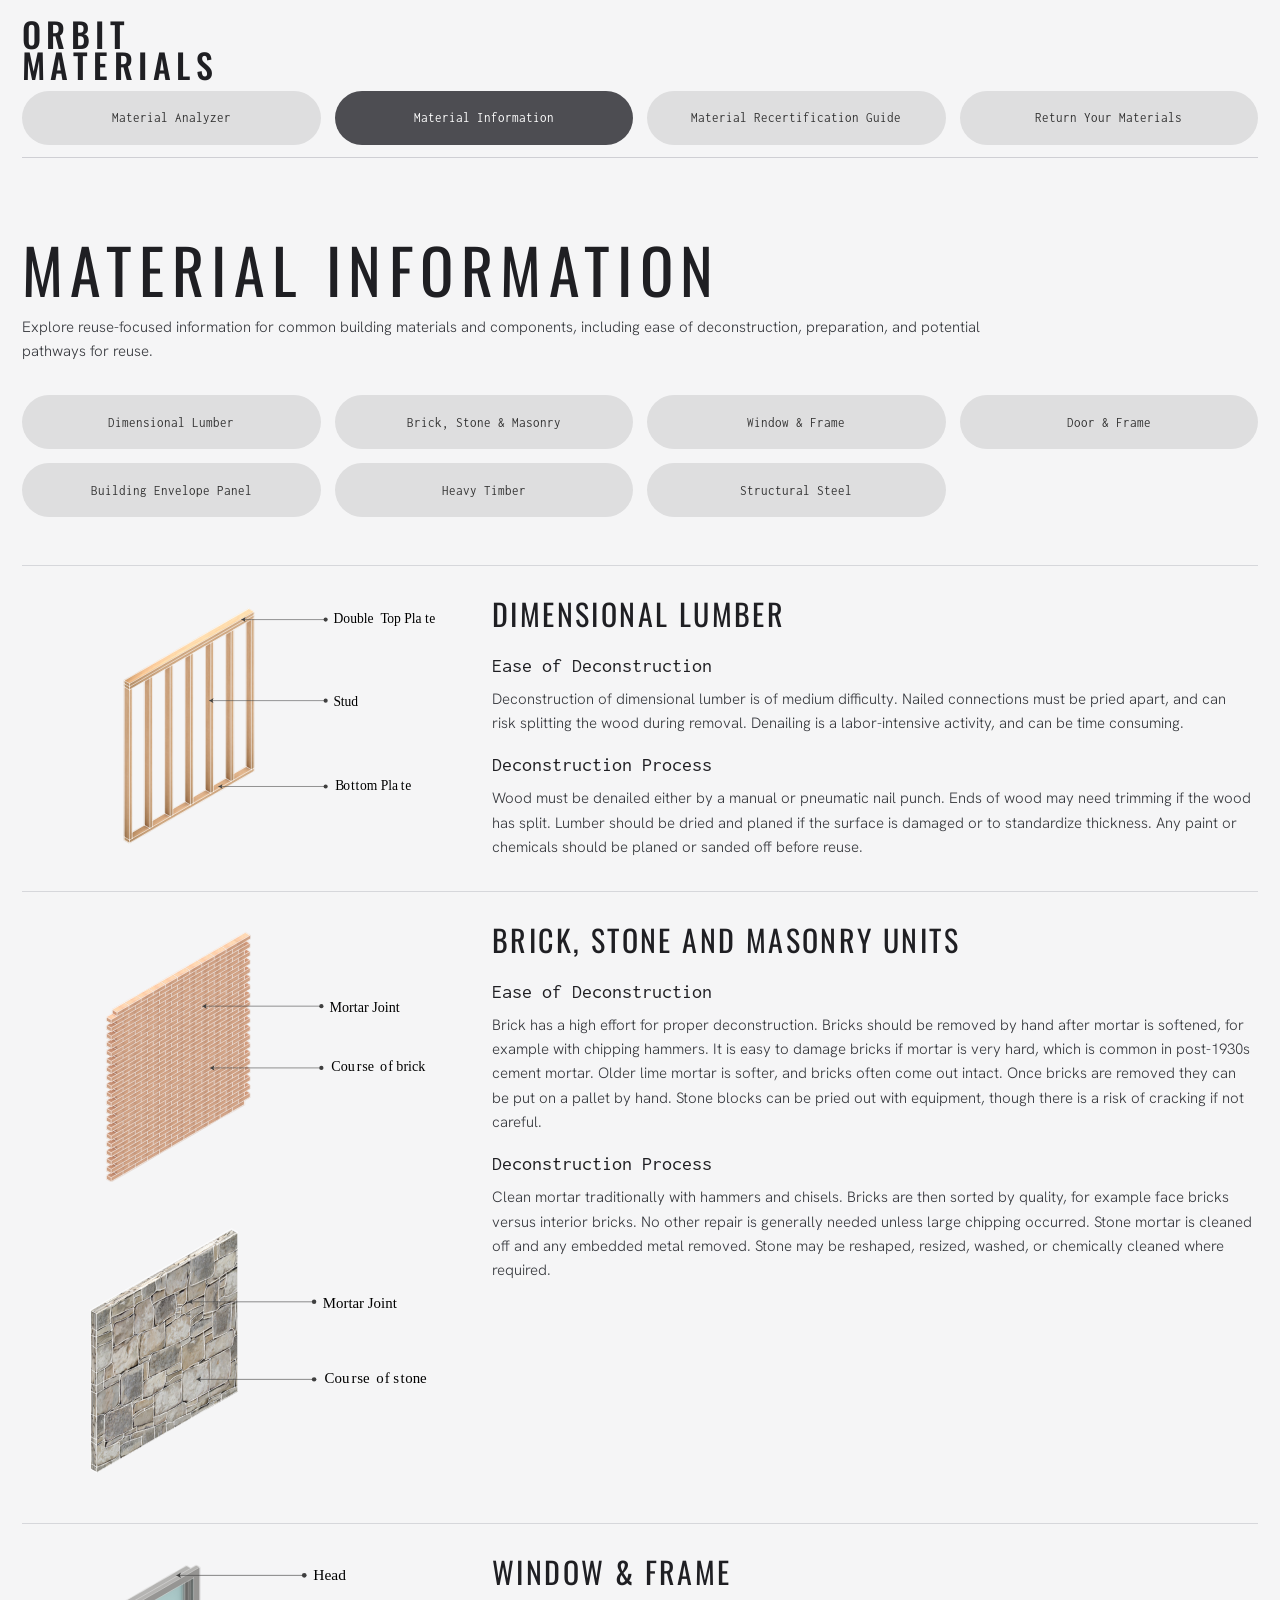
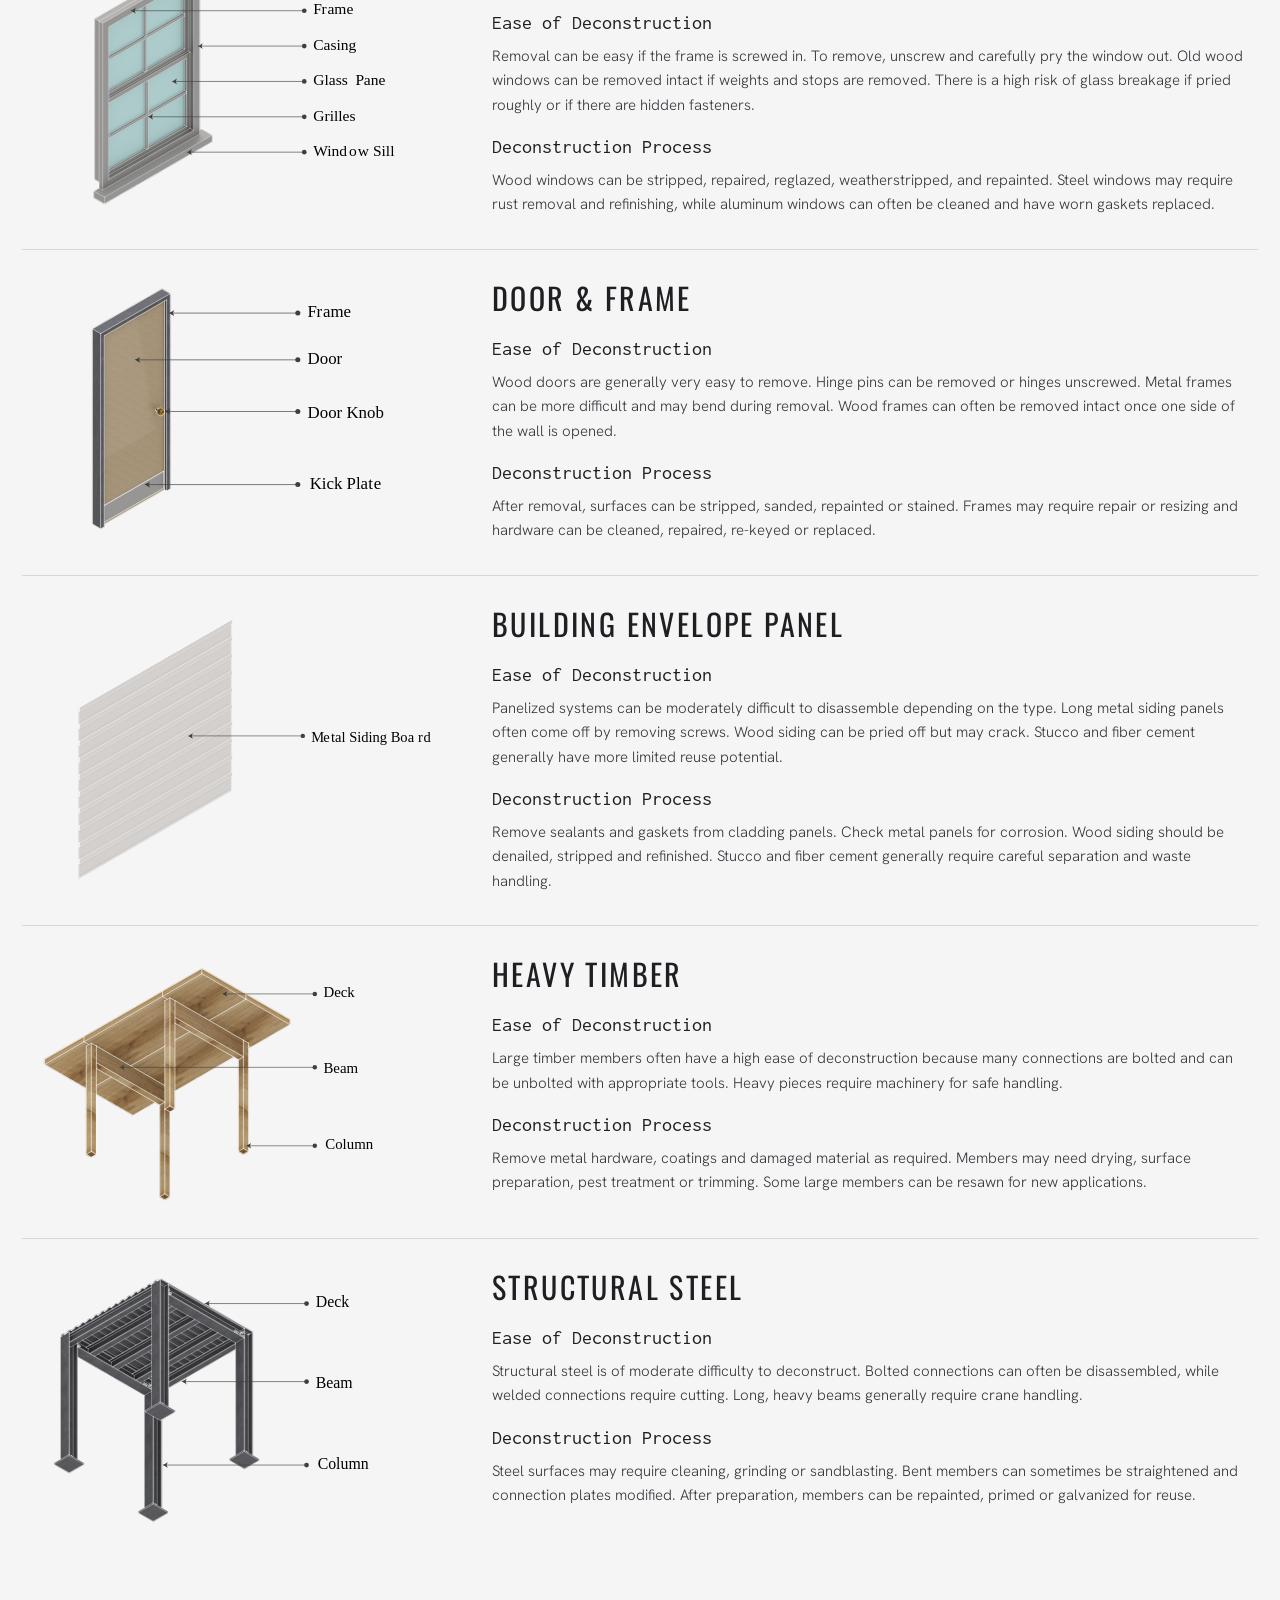
==== material-information.html @ 5d94a728 "Update material-information.html" ====
<!DOCTYPE html>
<html lang="en">

<head>
  <meta charset="UTF-8" />

  <meta
    name="viewport"
    content="width=device-width, initial-scale=1.0"
  />

  <title>Orbit Materials | Material Information</title>

  <link
    rel="stylesheet"
    href="style.css?v=13"
  />
</head>


<body>

  <main class="site-wrap">


    <!-- =====================================================
         HEADER
         ===================================================== -->

<header class="site-header">

  <div id="top" class="logo-text">
    ORBIT<br>
    MATERIALS
  </div>

  <nav class="nav-wrap">

    <a class="nav-pill" href="index.html">
      Material Analyzer
    </a>

    <a class="nav-pill active" href="material-information.html">
      Material Information
    </a>

    <a class="nav-pill" href="recertification.html">
      Material Recertification Guide
    </a>

    <a class="nav-pill" href="return-materials.html">
      Return Your Materials
    </a>

  </nav>

  <div class="divider"></div>

</header>


    <!-- =====================================================
         MATERIAL INFORMATION
         ===================================================== -->

    <section
      id="material-info"
      class="material-info-section"
    >

      <div class="hero-title material-section-title">
        MATERIAL INFORMATION
      </div>


      <div class="material-section-intro">
        Explore reuse-focused information for common building
        materials and components, including ease of deconstruction,
        preparation, and potential pathways for reuse.
      </div>


      <!-- MATERIAL SELECTOR -->

      <div class="material-info-selector">

        <a
          class="recert-selector-pill"
          href="#dimensional-lumber"
        >
          Dimensional Lumber
        </a>

        <a
          class="recert-selector-pill"
          href="#brick-stone-masonry"
        >
          Brick, Stone & Masonry
        </a>

        <a
          class="recert-selector-pill"
          href="#window-frame"
        >
          Window & Frame
        </a>

        <a
          class="recert-selector-pill"
          href="#door-frame"
        >
          Door & Frame
        </a>

        <a
          class="recert-selector-pill"
          href="#building-envelope-panel"
        >
          Building Envelope Panel
        </a>

        <a
          class="recert-selector-pill"
          href="#heavy-timber"
        >
          Heavy Timber
        </a>

        <a
          class="recert-selector-pill"
          href="#structural-steel"
        >
          Structural Steel
        </a>

      </div>


      <!-- DIMENSIONAL LUMBER -->

      <div
        id="dimensional-lumber"
        class="material-info-grid"
      >

        <div class="material-info-media">

          <img
            src="./assets/material_info/wood_material_info.svg"
            alt="Dimensional Lumber"
            class="material-diagram-img"
          >

        </div>


        <div class="material-info-copy">

          <div class="material-copy-title">
            Dimensional Lumber
          </div>


          <div class="material-copy-subtitle">
            Ease of Deconstruction
          </div>

          <div class="material-copy-body">
            Deconstruction of dimensional lumber is of medium difficulty.
            Nailed connections must be pried apart, and can risk splitting
            the wood during removal. Denailing is a labor-intensive activity,
            and can be time consuming.
          </div>


          <div class="material-copy-subtitle">
            Deconstruction Process
          </div>

          <div class="material-copy-body">
            Wood must be denailed either by a manual or pneumatic nail punch.
            Ends of wood may need trimming if the wood has split. Lumber should
            be dried and planed if the surface is damaged or to standardize
            thickness. Any paint or chemicals should be planed or sanded off
            before reuse.
          </div>

        </div>

      </div>


      <!-- BRICK / STONE / MASONRY -->

      <div
        id="brick-stone-masonry"
        class="material-info-grid"
      >

        <div class="material-info-media material-duo-grid">

          <img
            src="./assets/material_info/brick_material_info.svg"
            alt="Brick"
            class="material-diagram-img"
          >

          <img
            src="./assets/material_info/stone_material_info.svg"
            alt="Stone"
            class="material-diagram-img"
          >

        </div>


        <div class="material-info-copy">

          <div class="material-copy-title">
            Brick, Stone and Masonry Units
          </div>


          <div class="material-copy-subtitle">
            Ease of Deconstruction
          </div>

          <div class="material-copy-body">
            Brick has a high effort for proper deconstruction. Bricks should
            be removed by hand after mortar is softened, for example with
            chipping hammers. It is easy to damage bricks if mortar is very
            hard, which is common in post-1930s cement mortar. Older lime
            mortar is softer, and bricks often come out intact. Once bricks
            are removed they can be put on a pallet by hand. Stone blocks can
            be pried out with equipment, though there is a risk of cracking
            if not careful.
          </div>


          <div class="material-copy-subtitle">
            Deconstruction Process
          </div>

          <div class="material-copy-body">
            Clean mortar traditionally with hammers and chisels. Bricks are
            then sorted by quality, for example face bricks versus interior
            bricks. No other repair is generally needed unless large chipping
            occurred. Stone mortar is cleaned off and any embedded metal
            removed. Stone may be reshaped, resized, washed, or chemically
            cleaned where required.
          </div>

        </div>

      </div>


      <!-- WINDOW -->

      <div
        id="window-frame"
        class="material-info-grid"
      >

        <div class="material-info-media">

          <img
            src="./assets/material_info/window_material_info.svg"
            alt="Window and Frame"
            class="material-diagram-img"
          >

        </div>


        <div class="material-info-copy">

          <div class="material-copy-title">
            Window &amp; Frame
          </div>


          <div class="material-copy-subtitle">
            Ease of Deconstruction
          </div>

          <div class="material-copy-body">
            Removal can be easy if the frame is screwed in. To remove,
            unscrew and carefully pry the window out. Old wood windows can
            be removed intact if weights and stops are removed. There is a
            high risk of glass breakage if pried roughly or if there are
            hidden fasteners.
          </div>


          <div class="material-copy-subtitle">
            Deconstruction Process
          </div>

          <div class="material-copy-body">
            Wood windows can be stripped, repaired, reglazed,
            weatherstripped, and repainted. Steel windows may require
            rust removal and refinishing, while aluminum windows can
            often be cleaned and have worn gaskets replaced.
          </div>

        </div>

      </div>


      <!-- DOOR -->

      <div
        id="door-frame"
        class="material-info-grid"
      >

        <div class="material-info-media">

          <img
            src="./assets/material_info/door_material_info.svg"
            alt="Door and Frame"
            class="material-diagram-img"
          >

        </div>


        <div class="material-info-copy">

          <div class="material-copy-title">
            Door &amp; Frame
          </div>


          <div class="material-copy-subtitle">
            Ease of Deconstruction
          </div>

          <div class="material-copy-body">
            Wood doors are generally very easy to remove. Hinge pins
            can be removed or hinges unscrewed. Metal frames can be
            more difficult and may bend during removal. Wood frames
            can often be removed intact once one side of the wall is opened.
          </div>


          <div class="material-copy-subtitle">
            Deconstruction Process
          </div>

          <div class="material-copy-body">
            After removal, surfaces can be stripped, sanded, repainted
            or stained. Frames may require repair or resizing and hardware
            can be cleaned, repaired, re-keyed or replaced.
          </div>

        </div>

      </div>


      <!-- BUILDING ENVELOPE PANEL -->

      <div
        id="building-envelope-panel"
        class="material-info-grid"
      >

        <div class="material-info-media">

          <img
            src="./assets/material_info/siding_material_info.svg"
            alt="Building Envelope Panel"
            class="material-diagram-img"
          >

        </div>


        <div class="material-info-copy">

          <div class="material-copy-title">
            Building Envelope Panel
          </div>


          <div class="material-copy-subtitle">
            Ease of Deconstruction
          </div>

          <div class="material-copy-body">
            Panelized systems can be moderately difficult to disassemble
            depending on the type. Long metal siding panels often come off
            by removing screws. Wood siding can be pried off but may crack.
            Stucco and fiber cement generally have more limited reuse potential.
          </div>


          <div class="material-copy-subtitle">
            Deconstruction Process
          </div>

          <div class="material-copy-body">
            Remove sealants and gaskets from cladding panels.
            Check metal panels for corrosion. Wood siding should
            be denailed, stripped and refinished. Stucco and fiber
            cement generally require careful separation and waste handling.
          </div>

        </div>

      </div>


      <!-- HEAVY TIMBER -->

      <div
        id="heavy-timber"
        class="material-info-grid"
      >

        <div class="material-info-media">

          <img
            src="./assets/material_info/mass_timber_material_info.svg"
            alt="Heavy Timber"
            class="material-diagram-img"
          >

        </div>


        <div class="material-info-copy">

          <div class="material-copy-title">
            Heavy Timber
          </div>


          <div class="material-copy-subtitle">
            Ease of Deconstruction
          </div>

          <div class="material-copy-body">
            Large timber members often have a high ease of deconstruction
            because many connections are bolted and can be unbolted with
            appropriate tools. Heavy pieces require machinery for safe handling.
          </div>


          <div class="material-copy-subtitle">
            Deconstruction Process
          </div>

          <div class="material-copy-body">
            Remove metal hardware, coatings and damaged material as required.
            Members may need drying, surface preparation, pest treatment or
            trimming. Some large members can be resawn for new applications.
          </div>

        </div>

      </div>


      <!-- STRUCTURAL STEEL -->

      <div
        id="structural-steel"
        class="material-info-grid"
      >

        <div class="material-info-media">

          <img
            src="./assets/material_info/steel_material_info.svg"
            alt="Structural Steel"
            class="material-diagram-img"
          >

        </div>


        <div class="material-info-copy">

          <div class="material-copy-title">
            Structural Steel
          </div>


          <div class="material-copy-subtitle">
            Ease of Deconstruction
          </div>

          <div class="material-copy-body">
            Structural steel is of moderate difficulty to deconstruct.
            Bolted connections can often be disassembled, while welded
            connections require cutting. Long, heavy beams generally
            require crane handling.
          </div>


          <div class="material-copy-subtitle">
            Deconstruction Process
          </div>

          <div class="material-copy-body">
            Steel surfaces may require cleaning, grinding or sandblasting.
            Bent members can sometimes be straightened and connection plates
            modified. After preparation, members can be repainted, primed
            or galvanized for reuse.
          </div>

        </div>

      </div>


    </section>


  </main>

</body>

</html>
---- style.css ----
@import url('https://fonts.googleapis.com/css2?family=Oswald:wght@400;500;600&family=Inconsolata:wght@400;500;600&family=Hanken+Grotesk:wght@300;400;500;600&display=swap');


/* =========================================================
   GLOBAL DESIGN VARIABLES

   CHANGE THESE VALUES FIRST if you want to adjust the
   typography or sizing across the entire website.
   ========================================================= */

:root {

  /* ---------- COLOURS ---------- */

  --bg: #f5f5f6;
  --panel: #ffffff;

  --text: #1f1f23;
  --body-text: #35373c;
  --muted: #5f6368;

  --line: #d6d7db;

  --pill-dark: #4d4d52;
  --pill-light: #dededf;

  --viewer: #d8d8dc;

  --shadow: 0 6px 18px rgba(0,0,0,0.05);


  /* ---------- TYPEFACES ---------- */

  --font-display: 'Oswald', sans-serif;
  --font-mono: 'Inconsolata', monospace;
  --font-body: 'Hanken Grotesk', sans-serif;


  /* =====================================================
     TYPOGRAPHY SCALE

     THESE ARE THE MAIN VARIABLES YOU CAN EDIT YOURSELF.
     ===================================================== */

  /* Main page titles:
     Identify Reusable Materials...
     Material Information
     Material Recertification Guide
     Return Your Materials */
  --font-page-title: 62px;

  /* Major material names such as
     Brick, Stone and Masonry Units */
  --font-material-title: 30px;

  /* Detected Components,
     Circularity Recommendations, etc. */
  --font-section-heading: 20px;

  /* Ease of Deconstruction,
     Deconstruction Process */
  --font-subheading: 20px;

  /* Large introductory sentence */
  --font-intro: 20px;

  /* Standard body copy */
  --font-body-size: 15px;

  /* Smaller explanatory copy */
  --font-small: 15px;

  /* Buttons / labels / component names */
  --font-label: 13px;

  /* Small captions */
  --font-caption: 13px;


  /* ---------- LINE HEIGHT ---------- */

  --line-page-title: 1.02;
  --line-body: 1.62;


  /* ---------- SPACING ---------- */

  --page-section-gap: 80px;
  --content-gap: 35px;


  /* ---------- ANALYZER ---------- */

  /* Change this if you want the upload window taller/shorter */
  --analyzer-height: 360px;
}


/* =========================================================
   BASE
   ========================================================= */

html {
  scroll-behavior: smooth;
}

body {
  margin: 0;

  background: var(--bg);
  color: var(--text);

  font-family: var(--font-body);
}

.site-wrap {
  max-width: 1680px;

  margin: 0 auto;

  padding: 14px 22px 60px;
}


/* =========================================================
   STICKY HEADER
   ========================================================= */

.site-header {
  position: sticky;
  top: 0;
  z-index: 100;

  background: var(--bg);

  padding-top: 4px;
}


/* =========================================================
   LOGO + NAVIGATION
   ========================================================= */

.logo-text {
  font-family: var(--font-display);

  letter-spacing: 0.16em;
  text-transform: uppercase;

  font-size: 34px;
  line-height: 0.92;
  font-weight: 500;

  margin-bottom: 6px;
}

.nav-wrap {
  display: grid;

  grid-template-columns: repeat(4, 1fr);

  gap: 14px;

  margin: 10px 0 12px;
}

.nav-pill {
  min-height: 42px;

  padding: 6px 14px;

  display: flex;

  align-items: center;
  justify-content: center;

  background: var(--pill-light);

  border-radius: 999px;

  color: #333;

  font-family: var(--font-mono);
  font-size: var(--font-label);

  text-align: center;
  text-decoration: none;
}

.nav-pill.active {
  background: var(--pill-dark);
  color: #ffffff;
}

.divider {
  border-top: 1px solid #cfcfd4;

  margin: 10px 0 14px;
}


/* =========================================================
   UNIVERSAL PAGE TITLES
   ========================================================= */

.hero-title,
.material-section-title,
.return-section-title {
  max-width: 1420px;

  margin-top: 8px;
  margin-bottom: 14px;

  font-family: var(--font-display);

  font-size: var(--font-page-title);
  line-height: var(--line-page-title);

  font-weight: 400;

  text-transform: uppercase;

  letter-spacing: 0.12em;
}

.hero-title span {
  display: block;
}


/* =========================================================
   INTRO / GENERAL TEXT
   ========================================================= */

.hero-body {
  max-width: 980px;

  margin-bottom: 18px;

  font-size: var(--font-intro);
  line-height: 1.45;

  font-weight: 300;
}

.section-subtitle {
  margin: 22px 0 8px;

  font-family: var(--font-mono);

  font-size: var(--font-subheading);
}

.section-body {
  max-width: 860px;

  margin-bottom: 14px;

  color: var(--body-text);

  font-size: var(--font-body-size);
  line-height: var(--line-body);

  font-weight: 300;
}

.muted {
  color: var(--muted);

  font-size: var(--font-small);

  font-weight: 300;
}


/* =========================================================
   ANALYZER
   ========================================================= */

.analyzer-grid {
  display: grid;

  grid-template-columns:
    minmax(0, 1.1fr)
    minmax(0, 1fr);

  gap: var(--content-gap);

  align-items: start;

  margin-top: 22px;
}

.analyzer-left,
.analyzer-right {
  min-width: 0;
}

.components-panel {
  margin-top: 0;
}

.recommendations-panel {
  margin-top: 30px;
}

.components-panel h3,
.recommendations-panel h3 {
  margin: 0 0 12px;

  font-family: var(--font-mono);

  font-size: var(--font-section-heading);
  font-weight: 500;
}


/* =========================================================
   UPLOAD / IMAGE VIEWER
   ========================================================= */

.upload-box {
  width: 100%;
  height: var(--analyzer-height);

  box-sizing: border-box;

  padding: 18px;

  display: flex;

  align-items: center;
  justify-content: center;

  position: relative;

  overflow: hidden;

  background: var(--viewer);

  border-radius: 22px;

  box-shadow: var(--shadow);

  cursor: pointer;
}

.upload-box input {
  display: none;
}

.upload-placeholder {
  padding: 30px;

  text-align: center;
}

.upload-title {
  margin-bottom: 7px;

  font-family: var(--font-mono);

  font-size: 18px;
}

.upload-subtitle {
  color: var(--muted);

  font-size: var(--font-small);
}

.image-preview {
  display: none;

  max-width: 100%;
  max-height: 100%;

  width: auto;
  height: auto;

  object-fit: contain;
  object-position: center;

  border-radius: 8px;
}

#segmentation-overlay {
  display: none;

  position: absolute;

  z-index: 2;

  pointer-events: none;

  border-radius: 8px;
}


/* =========================================================
   ANALYZER BUTTONS
   ========================================================= */

.button-row {
  width: 100%;

  margin-top: 16px;
  margin-bottom: 18px;

  display: flex;

  align-items: center;
  justify-content: center;

  gap: 12px;
}

.action-btn,
.secondary-btn {
  min-height: 40px;

  padding: 7px 18px;

  border: none;
  border-radius: 999px;

  font-family: var(--font-mono);
  font-size: var(--font-label);

  cursor: pointer;
}

.action-btn {
  background: var(--pill-dark);
  color: white;
}

.secondary-btn {
  background: var(--pill-light);
  color: #333;
}


/* =========================================================
   DETECTED COMPONENTS
   ========================================================= */

.component-grid {
  display: grid;

  grid-template-columns:
    repeat(3, minmax(0, 1fr));

  gap: 20px 18px;

  margin-top: 16px;
}

.component-card {
  min-width: 0;

  padding: 0;

  display: flex;

  flex-direction: column;

  align-items: center;

  background: transparent;

  color: inherit;

  text-decoration: none;
}

.component-image-wrap {
  width: 100%;
  height: 125px;

  margin-bottom: 7px;

  display: flex;

  align-items: center;
  justify-content: center;
}

.component-image {
  display: block;

  max-width: 135px;
  max-height: 125px;

  width: auto;
  height: auto;

  object-fit: contain;

  transition: transform 0.18s ease;
}

.component-label {
  display: flex;

  align-items: center;
  justify-content: center;

  gap: 7px;

  font-family: var(--font-mono);

  font-size: var(--font-label);

  text-align: center;
}

.component-swatch {
  width: 11px;
  height: 11px;

  flex: 0 0 11px;

  border-radius: 3px;

  border: 1px solid rgba(0,0,0,0.12);
}

.component-card-link:hover .component-image {
  transform: scale(1.05);
}

.component-card-link:hover .component-label {
  text-decoration: underline;
}


/* =========================================================
   LIKELY HIDDEN COMPONENTS
   ========================================================= */

.hidden-components {
  margin-top: 28px;

  padding-top: 20px;

  border-top: 1px solid var(--line);
}

.hidden-components-title {
  margin-bottom: 7px;

  font-family: var(--font-mono);

  font-size: var(--font-section-heading);
}

.hidden-components-copy {
  max-width: 520px;

  margin-bottom: 14px;

  color: var(--muted);

  font-size: var(--font-small);
  line-height: 1.55;

  font-weight: 300;
}

.hidden-component-card {
  width: 150px;

  display: flex;

  flex-direction: column;

  align-items: center;

  gap: 6px;

  color: inherit;

  font-family: var(--font-mono);
  font-size: var(--font-label);

  text-align: center;
  text-decoration: none;
}

.hidden-component-image {
  width: 125px;
  height: 125px;

  object-fit: contain;

  transition: transform 0.18s ease;
}

.hidden-component-card:hover .hidden-component-image {
  transform: scale(1.05);
}

.hidden-component-card:hover {
  text-decoration: underline;
}


/* =========================================================
   CIRCULARITY RECOMMENDATIONS
   ========================================================= */

.recommendations-list {
  margin-top: 14px;

  display: flex;

  flex-direction: column;

  gap: 11px;
}

.recommendation-card {
  padding: 13px 15px;

  background: rgba(255,255,255,0.72);

  border: 1px solid rgba(0,0,0,0.05);
  border-radius: 16px;
}

.recommendation-header {
  margin-bottom: 7px;

  display: flex;

  justify-content: space-between;
  align-items: center;

  gap: 16px;
}

.recommendation-name {
  font-family: var(--font-mono);

  font-size: 16px;
}

.recommendation-badge {
  padding: 4px 9px;

  background: var(--pill-light);

  border-radius: 999px;

  font-family: var(--font-mono);
  font-size: var(--font-caption);

  white-space: nowrap;
}

.recommendation-copy {
  margin-bottom: 7px;

  color: #45474c;

  font-size: var(--font-label);
  line-height: 1.5;

  font-weight: 300;
}

.recommendation-link {
  color: #333;

  font-family: var(--font-mono);
  font-size: var(--font-caption);

  text-decoration: none;
}

.recommendation-link:hover {
  text-decoration: underline;
}


/* =========================================================
   MATERIAL INFORMATION
   ========================================================= */

.material-info-section {
  margin-top: var(--page-section-gap);
}

.material-section-intro {
  max-width: 980px;

  margin-bottom: 32px;

  color: var(--body-text);

  font-size: var(--font-body-size);
  line-height: var(--line-body);

  font-weight: 300;
}

.material-info-grid {
  display: grid;

  grid-template-columns:
    420px
    minmax(0, 1fr);

  gap: 50px;

  align-items: start;

  padding: 32px 0;

  border-top: 1px solid var(--line);
}

.material-info-media {
  display: flex;

  align-items: flex-start;
  justify-content: center;
}

.material-duo-grid {
  display: grid;

  grid-template-columns: 1fr;

  gap: 26px;

  justify-items: center;
}

.material-diagram-img {
  display: block;

  width: 100%;
  max-width: 420px;

  height: auto;

  object-fit: contain;
}

.material-info-copy {
  display: flex;

  flex-direction: column;

  gap: 9px;
}

.material-copy-title {
  margin-bottom: 6px;

  font-family: var(--font-display);

  font-size: var(--font-material-title);
  line-height: 1.05;

  text-transform: uppercase;

  letter-spacing: 0.08em;
}

.material-copy-subtitle {
  margin-top: 9px;

  font-family: var(--font-mono);

  font-size: var(--font-subheading);
  line-height: 1.2;
}

.material-copy-body {
  max-width: 760px;

  color: var(--body-text);

  font-size: var(--font-body-size);
  line-height: var(--line-body);

  font-weight: 300;
}


/* Linked material anchors */

#dimensional-lumber,
#brick-stone-masonry,
#window-frame,
#door-frame,
#building-envelope-panel,
#heavy-timber,
#structural-steel {
  scroll-margin-top: 150px;
}


/* =========================================================
   MATERIAL / RECERTIFICATION SELECTORS
   ========================================================= */

.material-info-selector,
.recert-selector-grid {
  display: grid;

  grid-template-columns:
    repeat(4, minmax(0, 1fr));

  gap: 14px;
}

.material-info-selector {
  margin: 32px 0 48px;
}

.recert-selector-section {
  margin-top: 38px;
  margin-bottom: 54px;
}

.recert-selector-pill {
  min-height: 40px;

  padding: 7px 16px;

  display: flex;

  align-items: center;
  justify-content: center;

  background: var(--pill-light);

  border-radius: 999px;

  color: #333;

  font-family: var(--font-mono);
  font-size: var(--font-label);

  text-align: center;
  text-decoration: none;

  transition:
    background 0.18s ease,
    color 0.18s ease,
    transform 0.18s ease;
}

.recert-selector-pill:hover {
  background: var(--pill-dark);

  color: white;

  transform: translateY(-1px);
}


/* =========================================================
   RECERTIFICATION MATERIAL SECTIONS
   ========================================================= */

.recert-material-section {
  margin-top: 68px;

  padding-top: 26px;

  border-top: 1px solid var(--line);

  scroll-margin-top: 150px;
}

.recert-material-title {
  margin-bottom: 24px;

  font-family: var(--font-display);

  font-size: var(--font-material-title);
  line-height: 1.08;

  text-transform: uppercase;

  letter-spacing: 0.08em;
}

.recert-steps-grid {
  display: grid;

  grid-template-columns:
    repeat(4, minmax(0, 1fr));

  gap: 22px;

  align-items: start;
}

.recert-step-card {
  min-width: 0;
}

.recert-step-number {
  margin-bottom: 7px;

  color: #8a8b90;

  font-family: var(--font-display);

  font-size: var(--font-material-title);
  line-height: 1;
}

.recert-step-heading {
  margin-bottom: 11px;

  font-family: var(--font-mono);

  font-size: var(--font-subheading);
}

.recert-step-image {
  display: block;

  width: 100%;
  height: auto;

  margin-bottom: 11px;

  border-radius: 12px;
}

.recert-step-copy {
  color: var(--body-text);

  font-size: var(--font-small);
  line-height: 1.55;

  font-weight: 300;
}


/* =========================================================
   RETURN YOUR MATERIALS
   ========================================================= */

.return-materials-section {
  margin-top: 28px;
}

.return-section-title {
  margin-bottom: 42px;

  white-space: nowrap;
}

.return-content-grid {
  display: grid;

  grid-template-columns:
    minmax(0, 0.8fr)
    minmax(0, 1.2fr);

  gap: 66px;

  align-items: start;
}

.return-plan-column,
.return-text-column {
  min-width: 0;
}

.return-siteplan-wrap {
  width: 100%;

  max-width: 620px;
}

.return-siteplan-img {
  display: block;

  width: 100%;
  height: auto;
}

.return-siteplan-caption {
  margin-top: 11px;

  color: var(--muted);

  font-family: var(--font-mono);
  font-size: var(--font-label);
}

.return-intro {
  max-width: 700px;

  margin-top: -5px;
  margin-bottom: 26px;
}

.return-body {
  max-width: 700px;

  margin-bottom: 18px;

  color: #3b3b42;

  font-size: var(--font-body-size);
  line-height: var(--line-body);

  font-weight: 300;
}

.return-caption {
  margin-top: 28px;

  color: #4a4a50;

  font-family: var(--font-mono);

  font-size: var(--font-small);
  line-height: 1.55;
}


/* =========================================================
   RESPONSIVE
   ========================================================= */

@media (max-width: 1200px) {

  .component-grid {
    grid-template-columns:
      repeat(2, minmax(0, 1fr));
  }

  .recert-steps-grid {
    grid-template-columns:
      repeat(2, minmax(0, 1fr));
  }
}


@media (max-width: 1100px) {

  :root {
    --font-page-title: 46px;
    --font-intro: 19px;
  }

  .nav-wrap {
    grid-template-columns:
      1fr 1fr;
  }

  .material-info-grid {
    grid-template-columns: 1fr;

    gap: 24px;
  }

  .material-info-media {
    justify-content: flex-start;
  }

  .material-diagram-img {
    max-width: 320px;
  }

  .material-info-selector,
  .recert-selector-grid {
    grid-template-columns:
      repeat(2, minmax(0, 1fr));
  }

  .return-section-title {
    white-space: normal;
  }

  .return-content-grid {
    grid-template-columns: 1fr;

    gap: 34px;
  }

  .return-siteplan-wrap {
    max-width: 600px;
  }

  .return-intro {
    margin-top: 0;
  }

  .return-body {
    max-width: none;
  }
}


@media (max-width: 700px) {

  :root {
    --font-page-title: 38px;
    --font-material-title: 28px;
    --font-section-heading: 19px;
    --font-subheading: 18px;
    --font-body-size: 16px;
    --analyzer-height: 300px;
  }

  .analyzer-grid {
    grid-template-columns: 1fr;
  }

  .analyzer-right {
    margin-top: 28px;
  }

  .recert-steps-grid {
    grid-template-columns: 1fr;
  }
}


@media (max-width: 600px) {

  .component-grid {
    grid-template-columns: 1fr;
  }

  .material-info-selector,
  .recert-selector-grid {
    grid-template-columns: 1fr;
  }
}
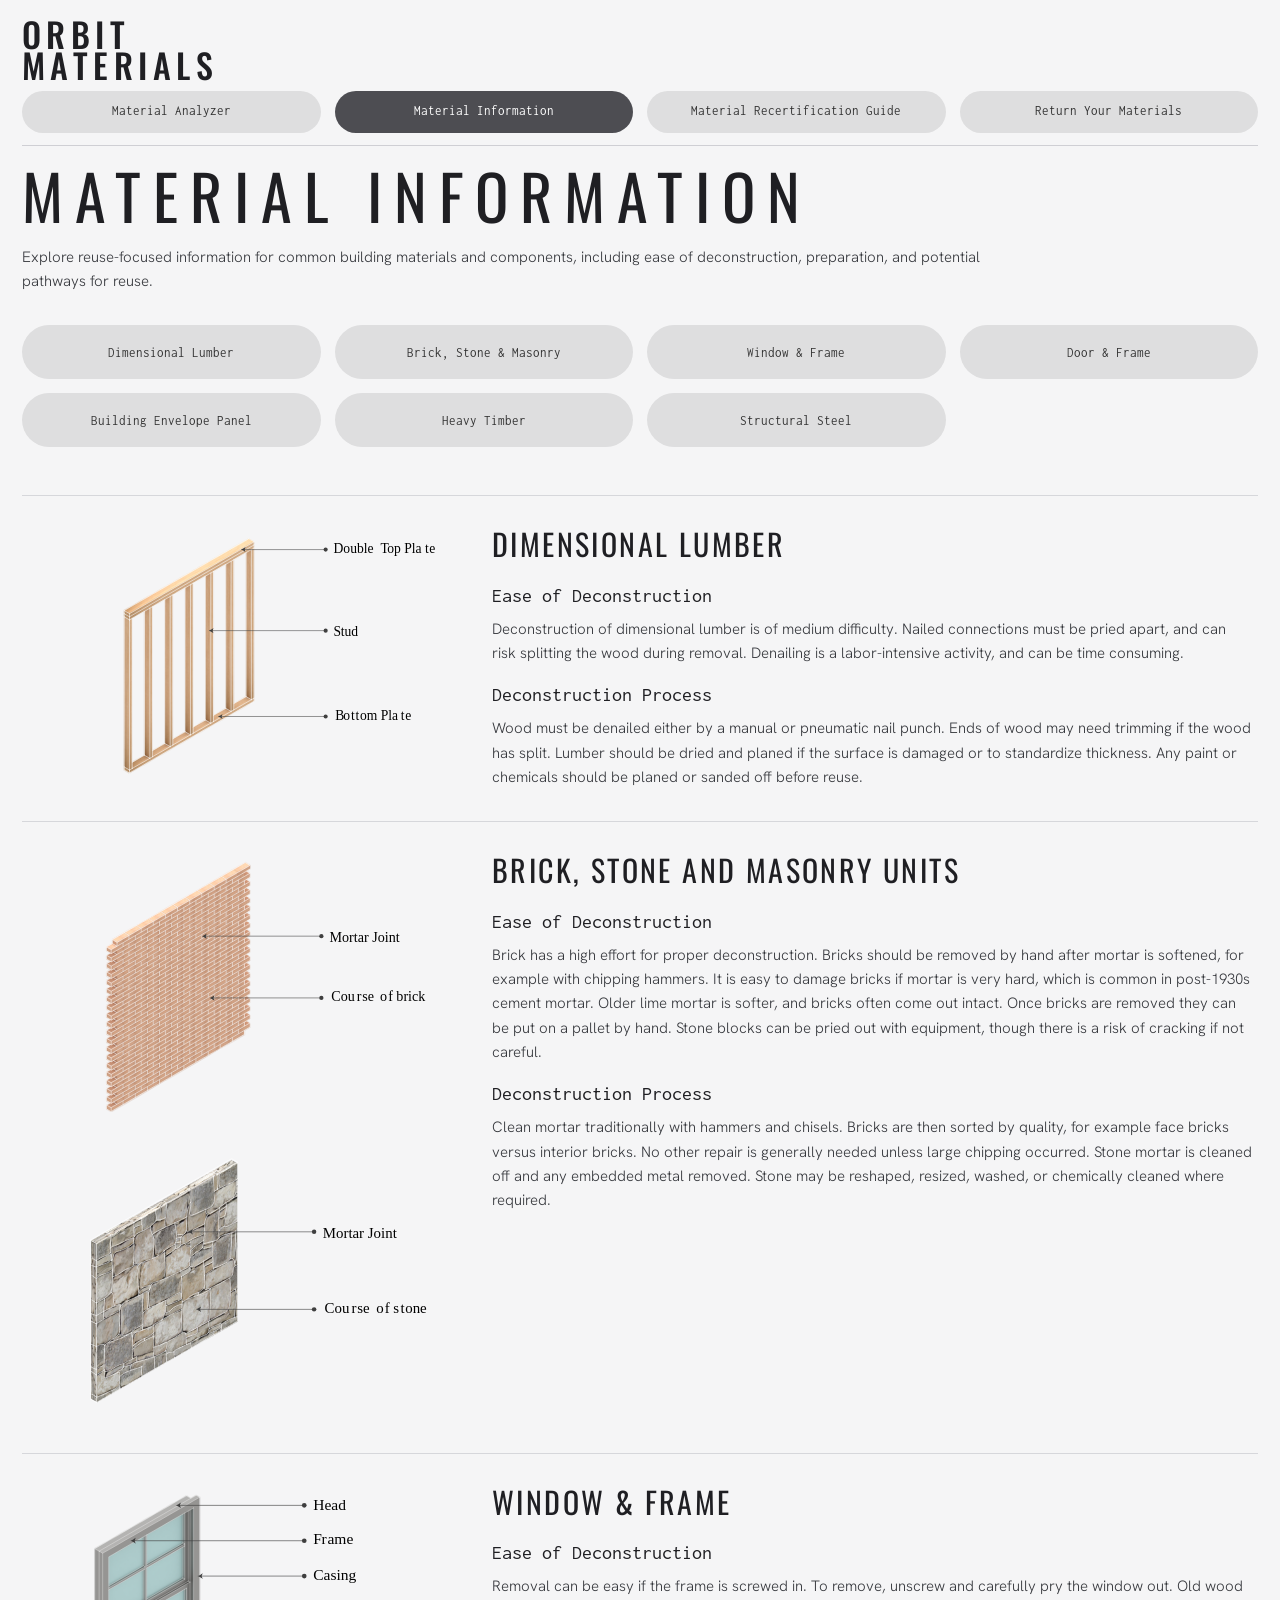
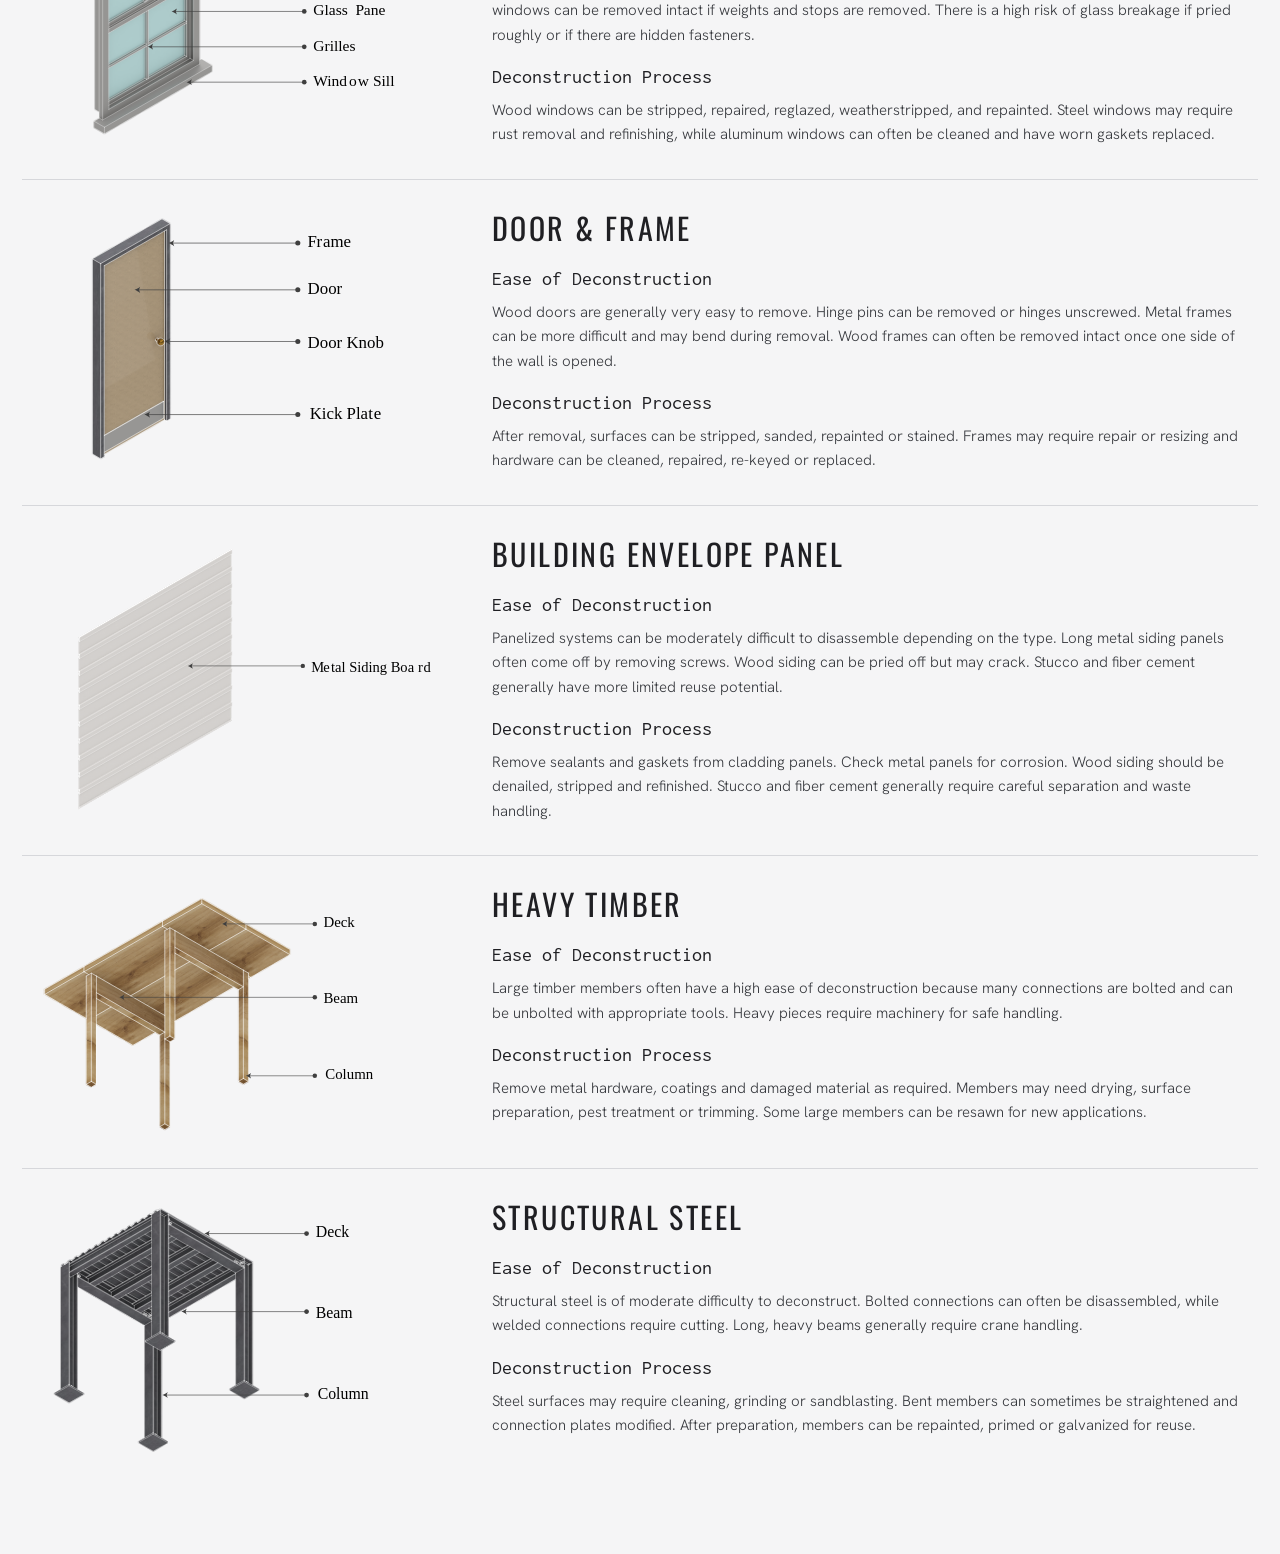
==== commit 90b66081: "Update material-information.html" ====
--- a/material-information.html
+++ b/material-information.html
@@ -13,7 +13,7 @@
 
   <link
     rel="stylesheet"
-    href="style.css?v=13"
+    href="style.css?v=14"
   />
 </head>
 
--- a/style.css
+++ b/style.css
@@ -4,8 +4,8 @@
 /* =========================================================
    GLOBAL DESIGN VARIABLES
 
-   CHANGE THESE VALUES FIRST if you want to adjust the
-   typography or sizing across the entire website.
+   These are the main values to change if you want to
+   adjust typography or sizing across the entire website.
    ========================================================= */
 
 :root {
@@ -36,38 +36,27 @@
   --font-body: 'Hanken Grotesk', sans-serif;
 
 
-  /* =====================================================
-     TYPOGRAPHY SCALE
-
-     THESE ARE THE MAIN VARIABLES YOU CAN EDIT YOURSELF.
-     ===================================================== */
-
-  /* Main page titles:
-     Identify Reusable Materials...
-     Material Information
-     Material Recertification Guide
-     Return Your Materials */
+  /* ---------- TYPOGRAPHY SCALE ---------- */
+
+  /* All main page titles */
   --font-page-title: 62px;
 
-  /* Major material names such as
-     Brick, Stone and Masonry Units */
+  /* Brick, Stone & Masonry / Heavy Timber / etc. */
   --font-material-title: 30px;
 
-  /* Detected Components,
-     Circularity Recommendations, etc. */
+  /* Detected Components / Circularity Recommendations */
   --font-section-heading: 20px;
 
-  /* Ease of Deconstruction,
-     Deconstruction Process */
+  /* Ease of Deconstruction / Deconstruction Process */
   --font-subheading: 20px;
 
-  /* Large introductory sentence */
+  /* Large introductory text */
   --font-intro: 20px;
 
-  /* Standard body copy */
+  /* Standard body text */
   --font-body-size: 15px;
 
-  /* Smaller explanatory copy */
+  /* Smaller explanatory text */
   --font-small: 15px;
 
   /* Buttons / labels / component names */
@@ -83,15 +72,30 @@
   --line-body: 1.62;
 
 
-  /* ---------- SPACING ---------- */
+  /* ---------- PAGE LAYOUT ---------- */
+
+  --page-max-width: 1680px;
+  --page-side-padding: 22px;
 
   --page-section-gap: 80px;
   --content-gap: 35px;
 
 
+  /* ---------- HEADER ---------- */
+
+  --logo-size: 34px;
+  --nav-height: 42px;
+  --nav-gap: 14px;
+
+
+  /* ---------- TITLES ---------- */
+
+  --page-title-spacing: 12px;
+
+
   /* ---------- ANALYZER ---------- */
 
-  /* Change this if you want the upload window taller/shorter */
+  /* Change this if you want the upload viewer taller/shorter */
   --analyzer-height: 360px;
 }
 
@@ -114,16 +118,19 @@
 }
 
 .site-wrap {
-  max-width: 1680px;
+  width: 100%;
+  max-width: var(--page-max-width);
 
   margin: 0 auto;
 
-  padding: 14px 22px 60px;
-}
-
-
-/* =========================================================
-   STICKY HEADER
+  padding: 18px var(--page-side-padding) 60px;
+
+  box-sizing: border-box;
+}
+
+
+/* =========================================================
+   SHARED STICKY HEADER
    ========================================================= */
 
 .site-header {
@@ -131,9 +138,14 @@
   top: 0;
   z-index: 100;
 
+  width: 100%;
+
+  margin: 0;
+  padding: 0;
+
+  box-sizing: border-box;
+
   background: var(--bg);
-
-  padding-top: 4px;
 }
 
 
@@ -142,30 +154,40 @@
    ========================================================= */
 
 .logo-text {
+  margin: 0 0 6px;
+  padding: 0;
+
   font-family: var(--font-display);
 
+  font-size: var(--logo-size);
+  line-height: 0.92;
+
+  font-weight: 500;
+
   letter-spacing: 0.16em;
+
   text-transform: uppercase;
-
-  font-size: 34px;
-  line-height: 0.92;
-  font-weight: 500;
-
-  margin-bottom: 6px;
 }
 
 .nav-wrap {
+  width: 100%;
+
   display: grid;
 
-  grid-template-columns: repeat(4, 1fr);
-
-  gap: 14px;
+  grid-template-columns:
+    repeat(4, minmax(0, 1fr));
+
+  gap: var(--nav-gap);
 
   margin: 10px 0 12px;
+  padding: 0;
 }
 
 .nav-pill {
-  min-height: 42px;
+  width: 100%;
+  min-height: var(--nav-height);
+
+  box-sizing: border-box;
 
   padding: 6px 14px;
 
@@ -182,6 +204,7 @@
 
   font-family: var(--font-mono);
   font-size: var(--font-label);
+  line-height: 1.15;
 
   text-align: center;
   text-decoration: none;
@@ -189,27 +212,42 @@
 
 .nav-pill.active {
   background: var(--pill-dark);
+
   color: #ffffff;
 }
 
 .divider {
+  width: 100%;
+
+  margin: 10px 0 0;
+  padding: 0;
+
+  border: 0;
   border-top: 1px solid #cfcfd4;
-
-  margin: 10px 0 14px;
 }
 
 
 /* =========================================================
    UNIVERSAL PAGE TITLES
+
+   These rules control the title at the top of:
+   - Material Analyzer
+   - Material Information
+   - Material Recertification Guide
+   - Return Your Materials
    ========================================================= */
 
 .hero-title,
 .material-section-title,
+.recert-section-title,
 .return-section-title {
-  max-width: 1420px;
-
-  margin-top: 8px;
-  margin-bottom: 14px;
+  width: 100%;
+  max-width: none;
+
+  box-sizing: border-box;
+
+  margin: 18px 0 18px;
+  padding: 0;
 
   font-family: var(--font-display);
 
@@ -218,13 +256,46 @@
 
   font-weight: 400;
 
+  letter-spacing: var(--page-title-spacing);
+
   text-transform: uppercase;
-
-  letter-spacing: 0.12em;
-}
-
+}
+
+
+/* Analyzer title intentionally contains spans */
 .hero-title span {
   display: block;
+}
+
+
+/* Secondary page titles stay on one line on desktop */
+
+.material-info-section > .hero-title,
+.material-info-section > .material-section-title,
+.recert-page-intro > .hero-title,
+.return-materials-section > .hero-title,
+.return-materials-section > .return-section-title {
+  white-space: nowrap;
+}
+
+
+/* Remove page-specific offsets so all secondary-page titles
+   begin at the same position beneath the header */
+
+.material-info-section,
+.return-materials-section,
+.recert-page-intro,
+#analyzer {
+  margin-top: 0;
+  padding-top: 0;
+}
+
+
+/* Dynamic material information on the ANALYZER page should
+   still have breathing room beneath the analyzer */
+
+#detected-material-info {
+  margin-top: var(--page-section-gap);
 }
 
 
@@ -432,11 +503,13 @@
 
 .action-btn {
   background: var(--pill-dark);
+
   color: white;
 }
 
 .secondary-btn {
   background: var(--pill-light);
+
   color: #333;
 }
 
@@ -688,13 +761,10 @@
    MATERIAL INFORMATION
    ========================================================= */
 
-.material-info-section {
-  margin-top: var(--page-section-gap);
-}
-
 .material-section-intro {
   max-width: 980px;
 
+  margin-top: 0;
   margin-bottom: 32px;
 
   color: var(--body-text);
@@ -950,13 +1020,7 @@
    RETURN YOUR MATERIALS
    ========================================================= */
 
-.return-materials-section {
-  margin-top: 28px;
-}
-
 .return-section-title {
-  margin-bottom: 42px;
-
   white-space: nowrap;
 }
 
@@ -1081,10 +1145,6 @@
       repeat(2, minmax(0, 1fr));
   }
 
-  .return-section-title {
-    white-space: normal;
-  }
-
   .return-content-grid {
     grid-template-columns: 1fr;
 
@@ -1101,6 +1161,18 @@
 
   .return-body {
     max-width: none;
+  }
+
+
+  /* Allow long secondary-page titles to wrap
+     on narrower screens */
+
+  .material-info-section > .hero-title,
+  .material-info-section > .material-section-title,
+  .recert-page-intro > .hero-title,
+  .return-materials-section > .hero-title,
+  .return-materials-section > .return-section-title {
+    white-space: normal;
   }
 }
 
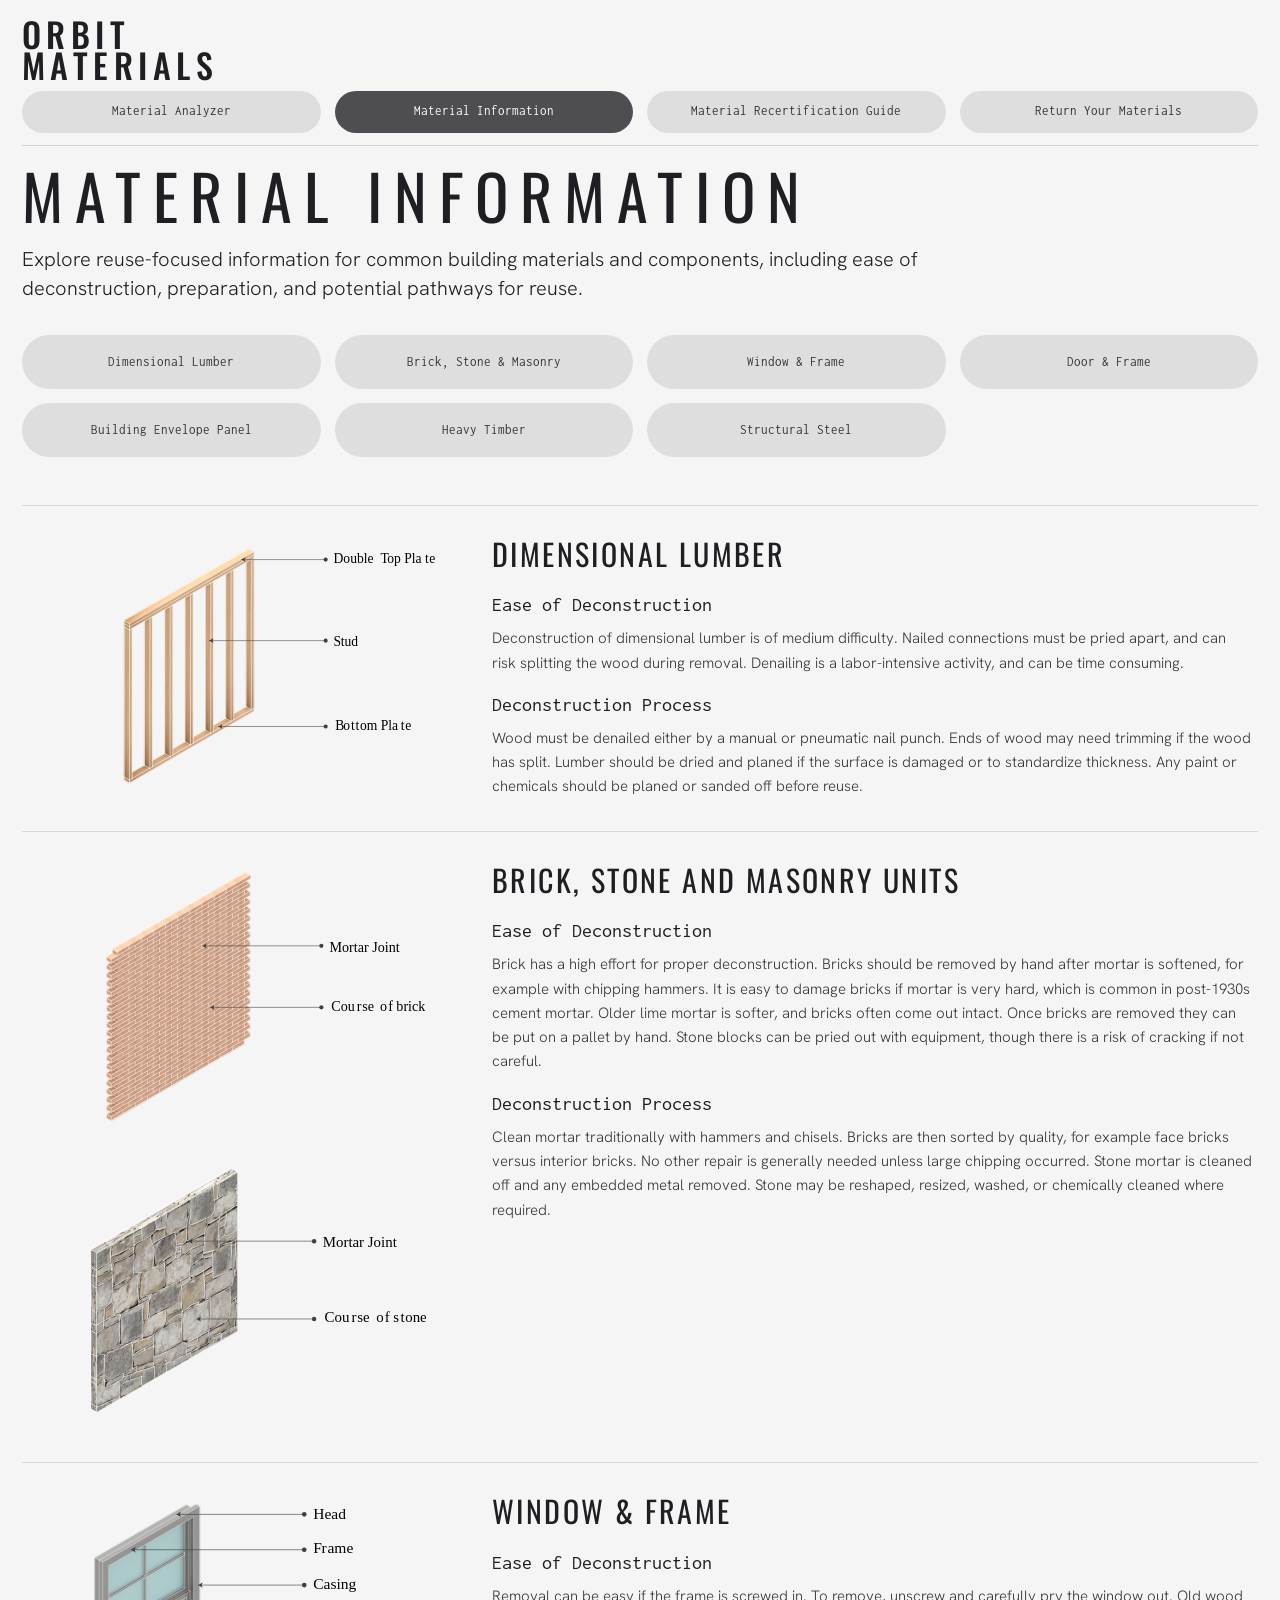
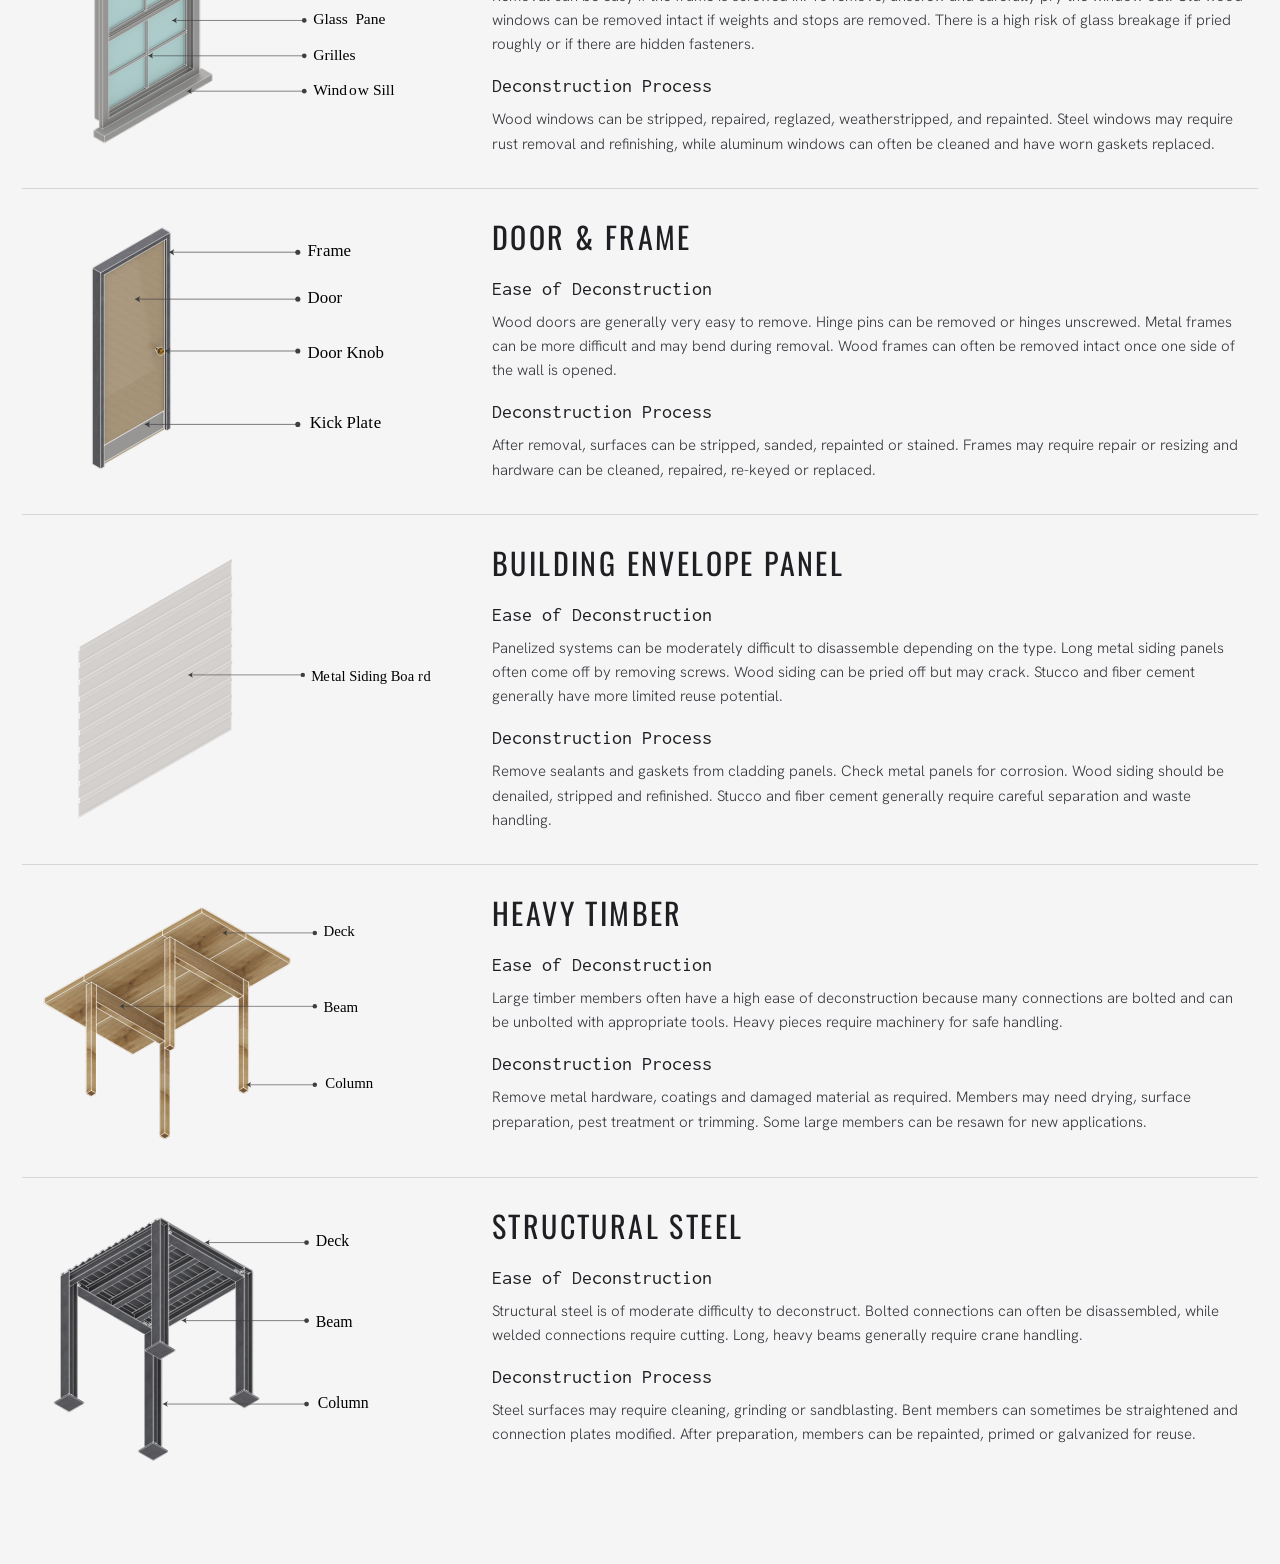
==== commit f381fde7: "Update material-information.html" ====
--- a/material-information.html
+++ b/material-information.html
@@ -73,7 +73,7 @@
       </div>
 
 
-      <div class="material-section-intro">
+      <div class="hero-body">
         Explore reuse-focused information for common building
         materials and components, including ease of deconstruction,
         preparation, and potential pathways for reuse.
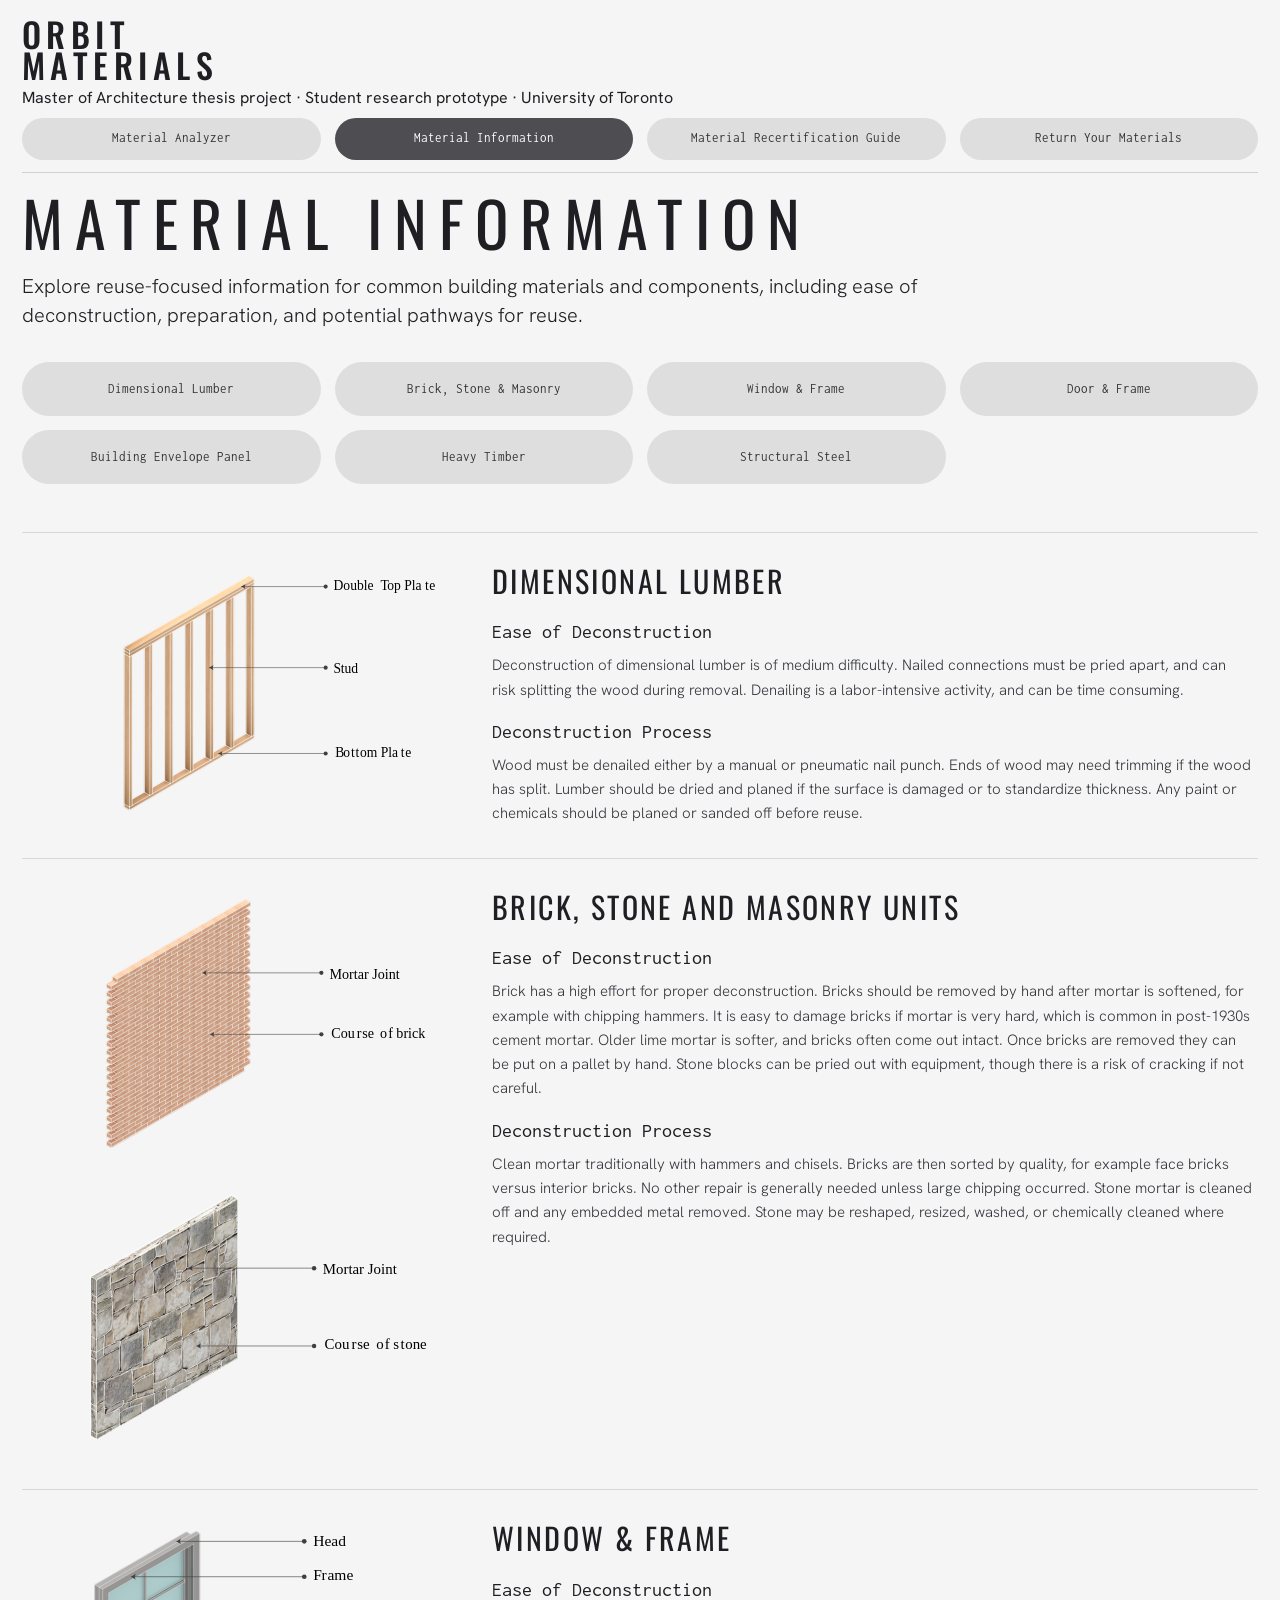
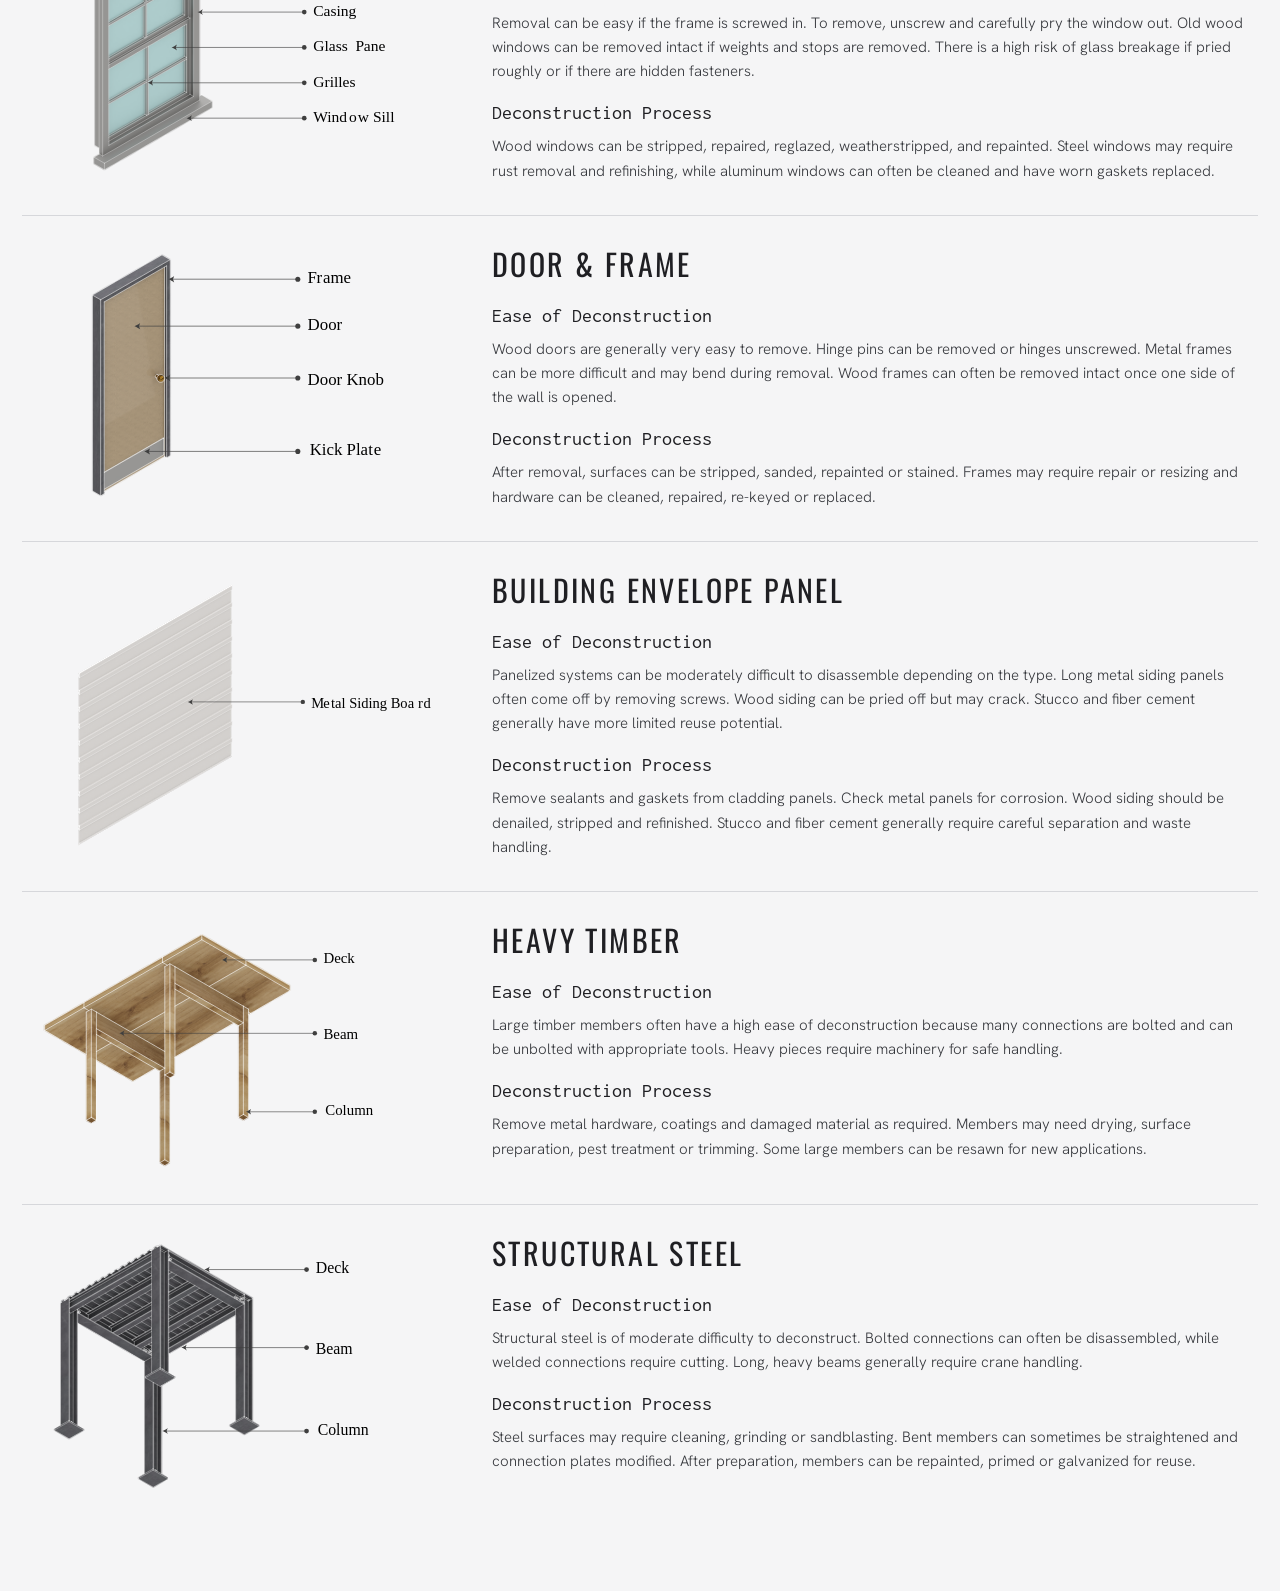
==== commit 0af6ad65: "Update material-information.html" ====
--- a/material-information.html
+++ b/material-information.html
@@ -13,7 +13,7 @@
 
   <link
     rel="stylesheet"
-    href="style.css?v=14"
+    href="style.css?v=15"
   />
 </head>
 
@@ -33,7 +33,9 @@
     ORBIT<br>
     MATERIALS
   </div>
-
+<div class="project-context">
+  Master of Architecture thesis project · Student research prototype · University of Toronto
+</div>
   <nav class="nav-wrap">
 
     <a class="nav-pill" href="index.html">
--- a/style.css
+++ b/style.css
@@ -1213,3 +1213,60 @@
     grid-template-columns: 1fr;
   }
 }
+/* =========================================================
+   SAMPLE FACADES
+   ========================================================= */
+
+.sample-facades {
+  margin-top: 14px;
+}
+
+.sample-facades-label {
+  margin-bottom: 8px;
+
+  font-family: var(--font-mono);
+  font-size: var(--font-label);
+
+  text-align: center;
+
+  color: var(--muted);
+}
+
+.sample-facades-grid {
+  display: grid;
+  grid-template-columns: repeat(3, 72px);
+
+  justify-content: center;
+
+  gap: 10px;
+}
+
+.sample-facade-btn {
+  width: 72px;
+  height: 54px;
+
+  padding: 0;
+
+  border: 1px solid var(--line);
+  border-radius: 8px;
+
+  overflow: hidden;
+
+  background: transparent;
+
+  cursor: pointer;
+}
+
+.sample-facade-btn img {
+  width: 100%;
+  height: 100%;
+
+  display: block;
+
+  object-fit: cover;
+}
+
+.sample-facade-btn:hover {
+  outline: 2px solid var(--pill-dark);
+  outline-offset: 2px;
+}
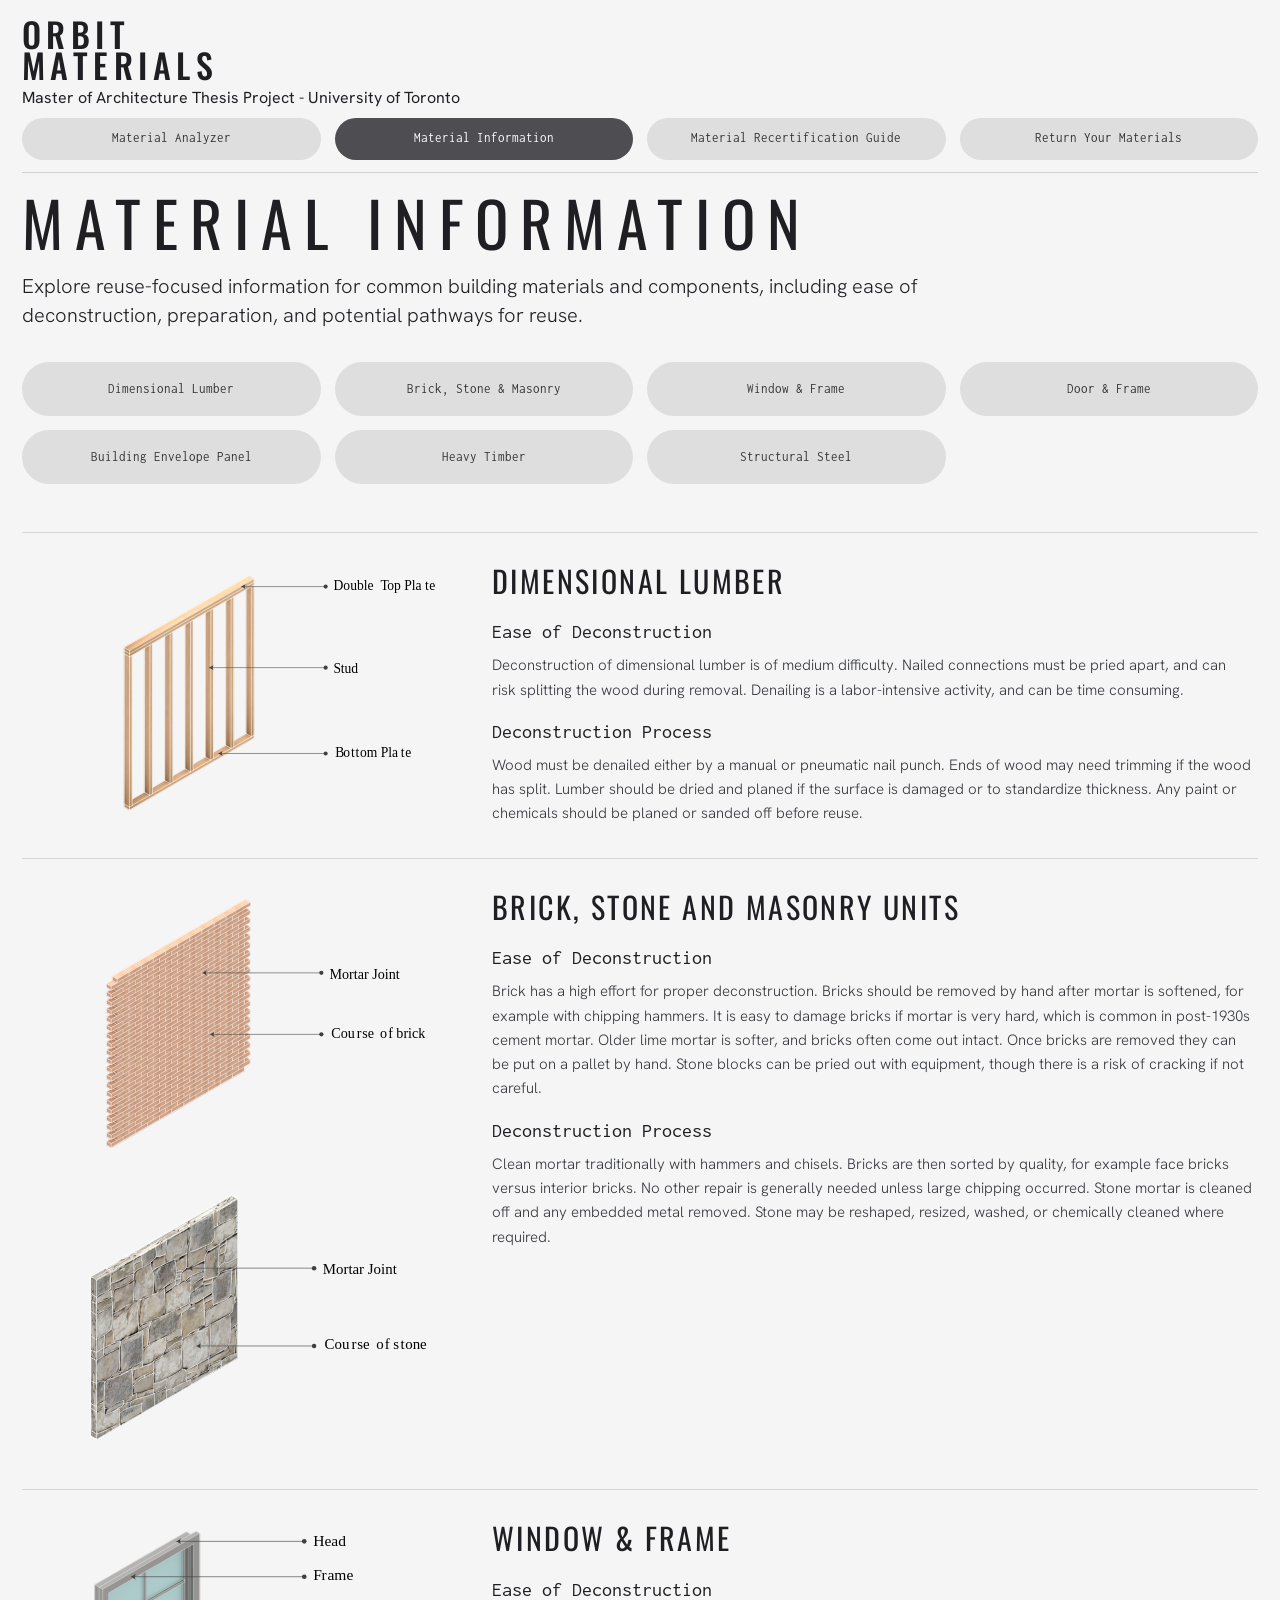
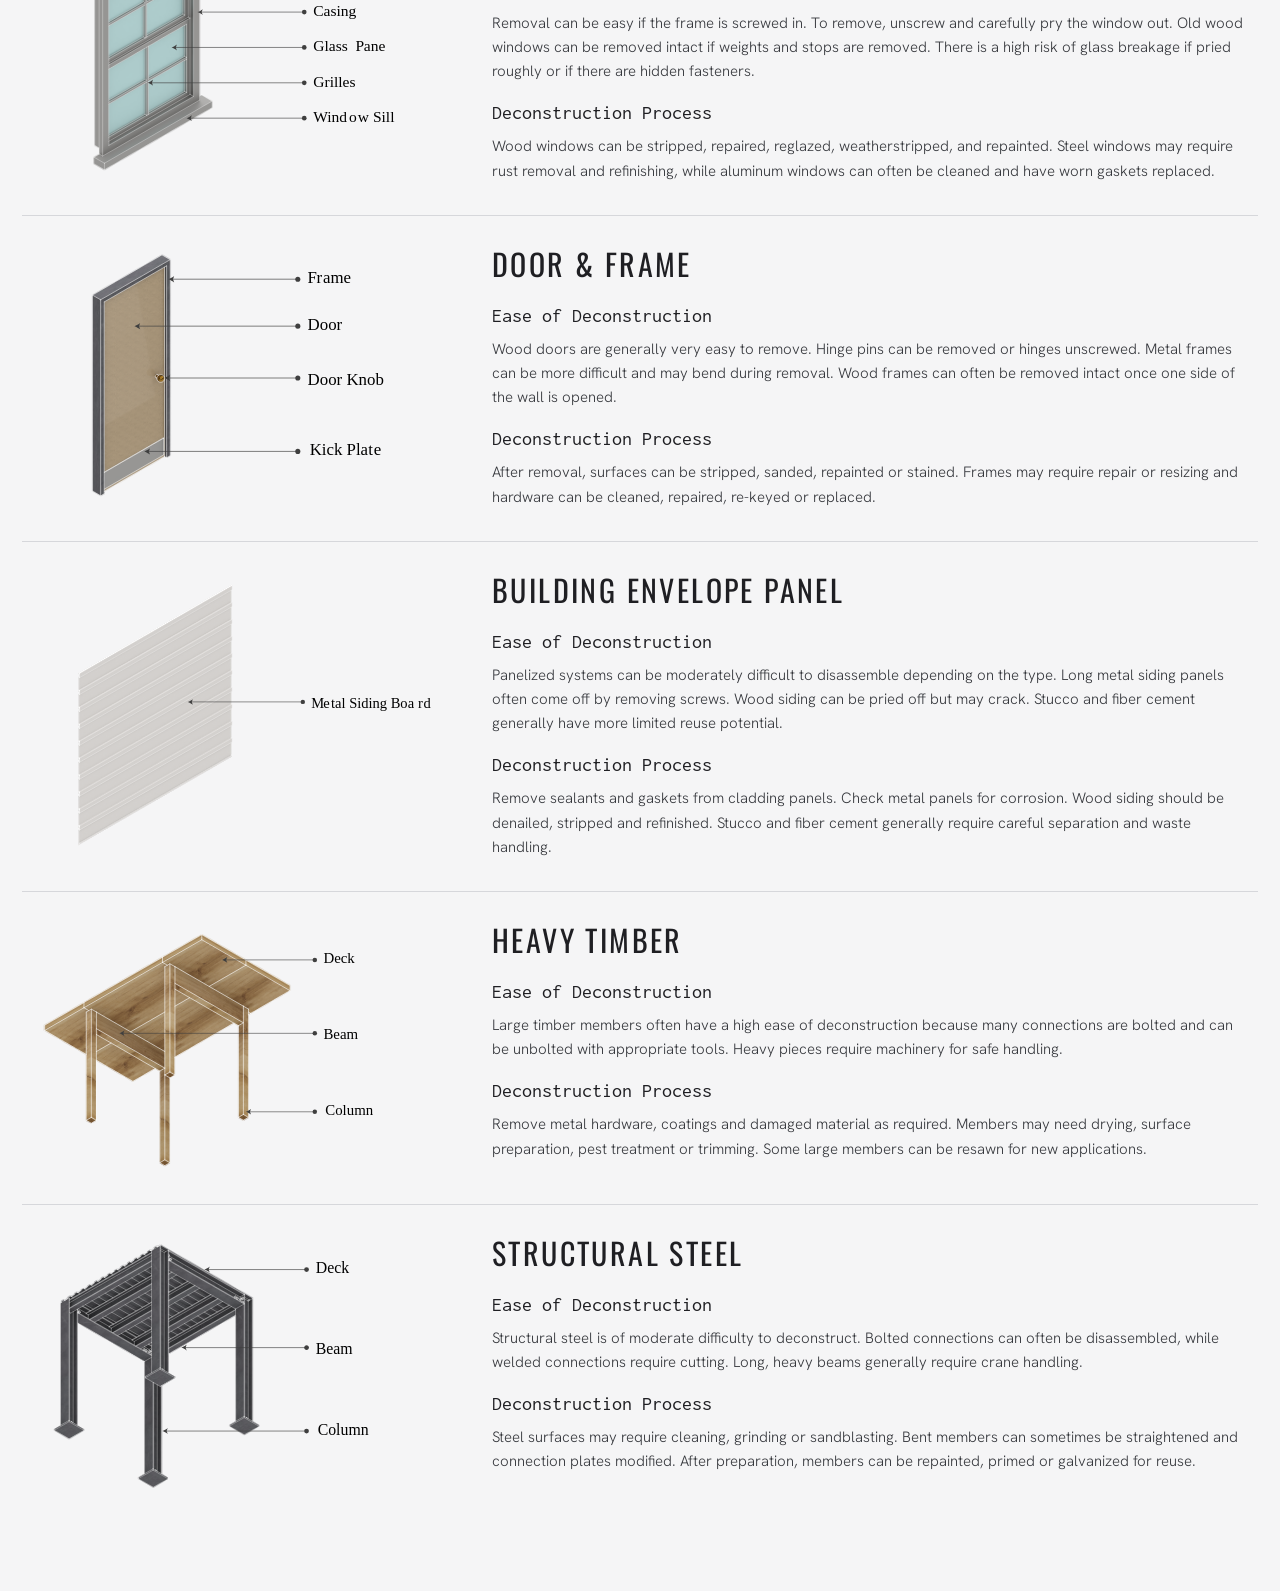
==== commit dfec816d: "Update material-information.html" ====
--- a/material-information.html
+++ b/material-information.html
@@ -34,7 +34,7 @@
     MATERIALS
   </div>
 <div class="project-context">
-  Master of Architecture thesis project · Student research prototype · University of Toronto
+  Master of Architecture Thesis Project - University of Toronto
 </div>
   <nav class="nav-wrap">
 
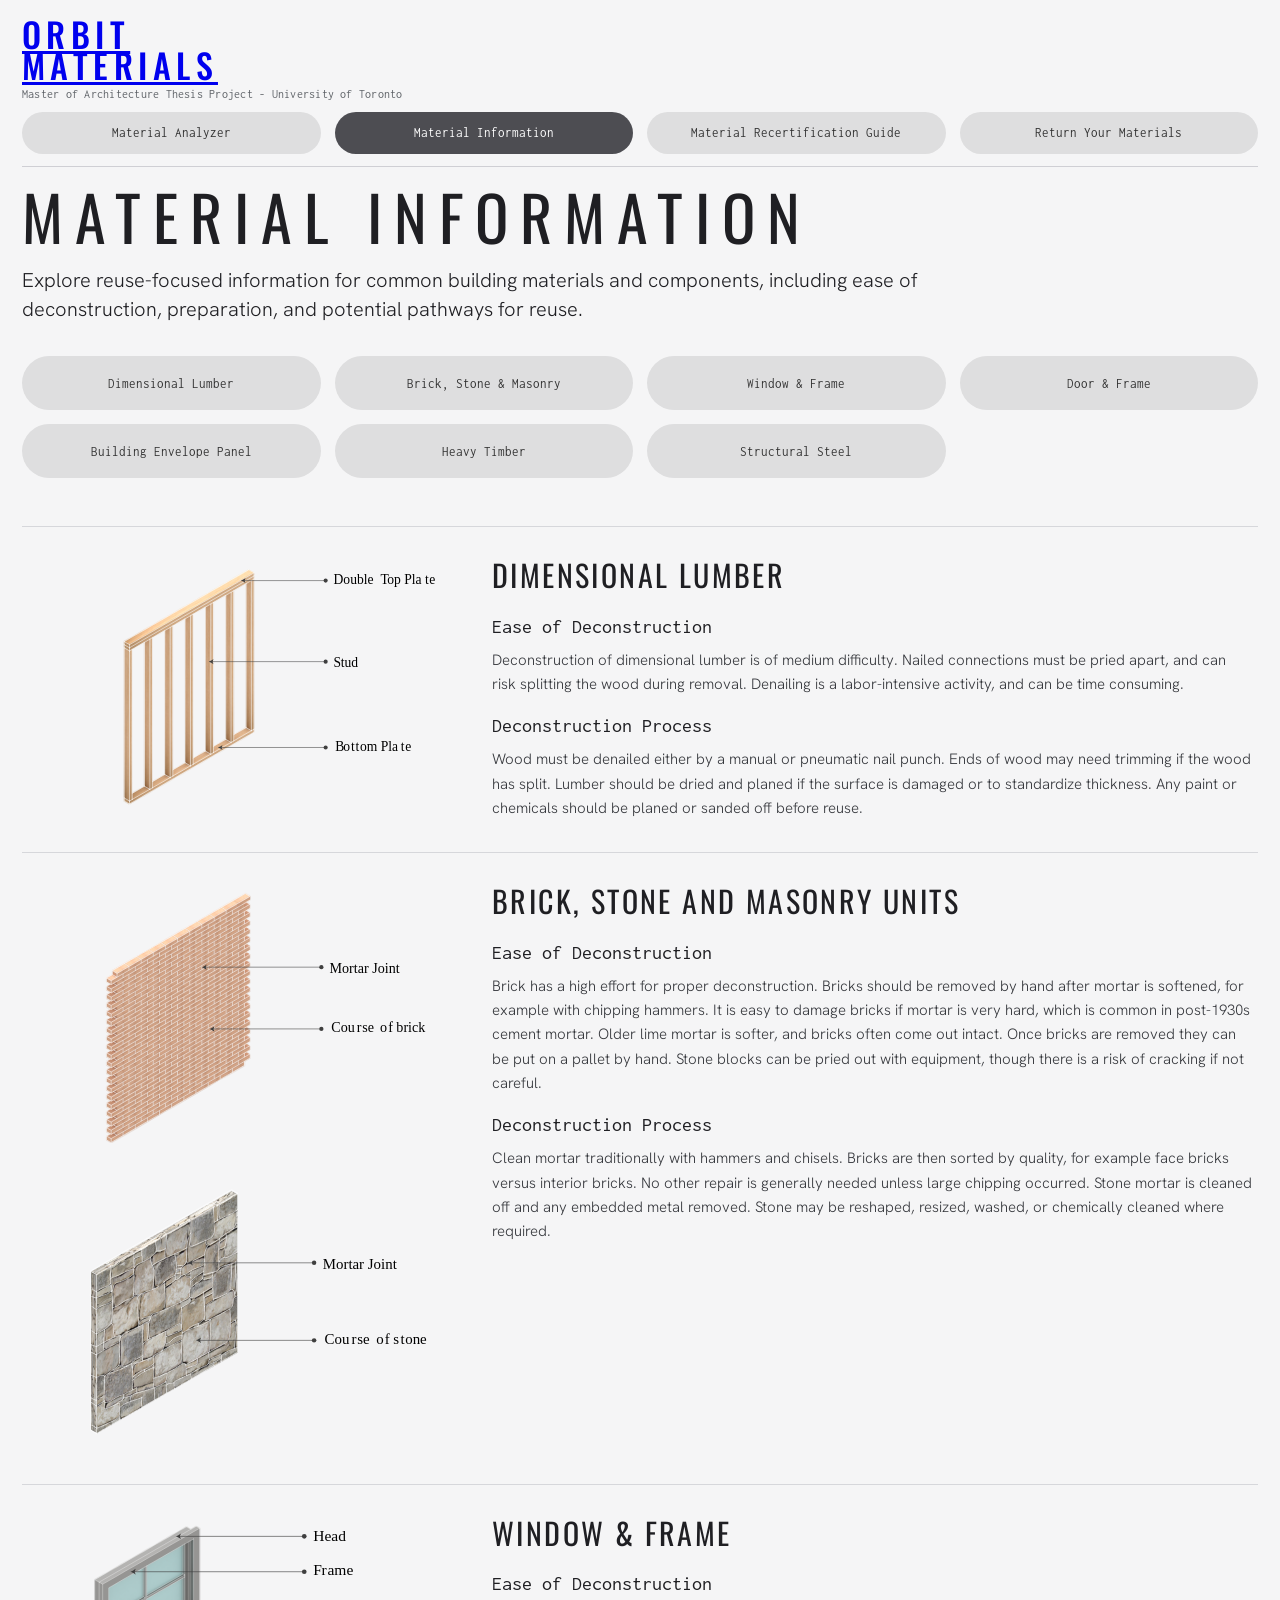
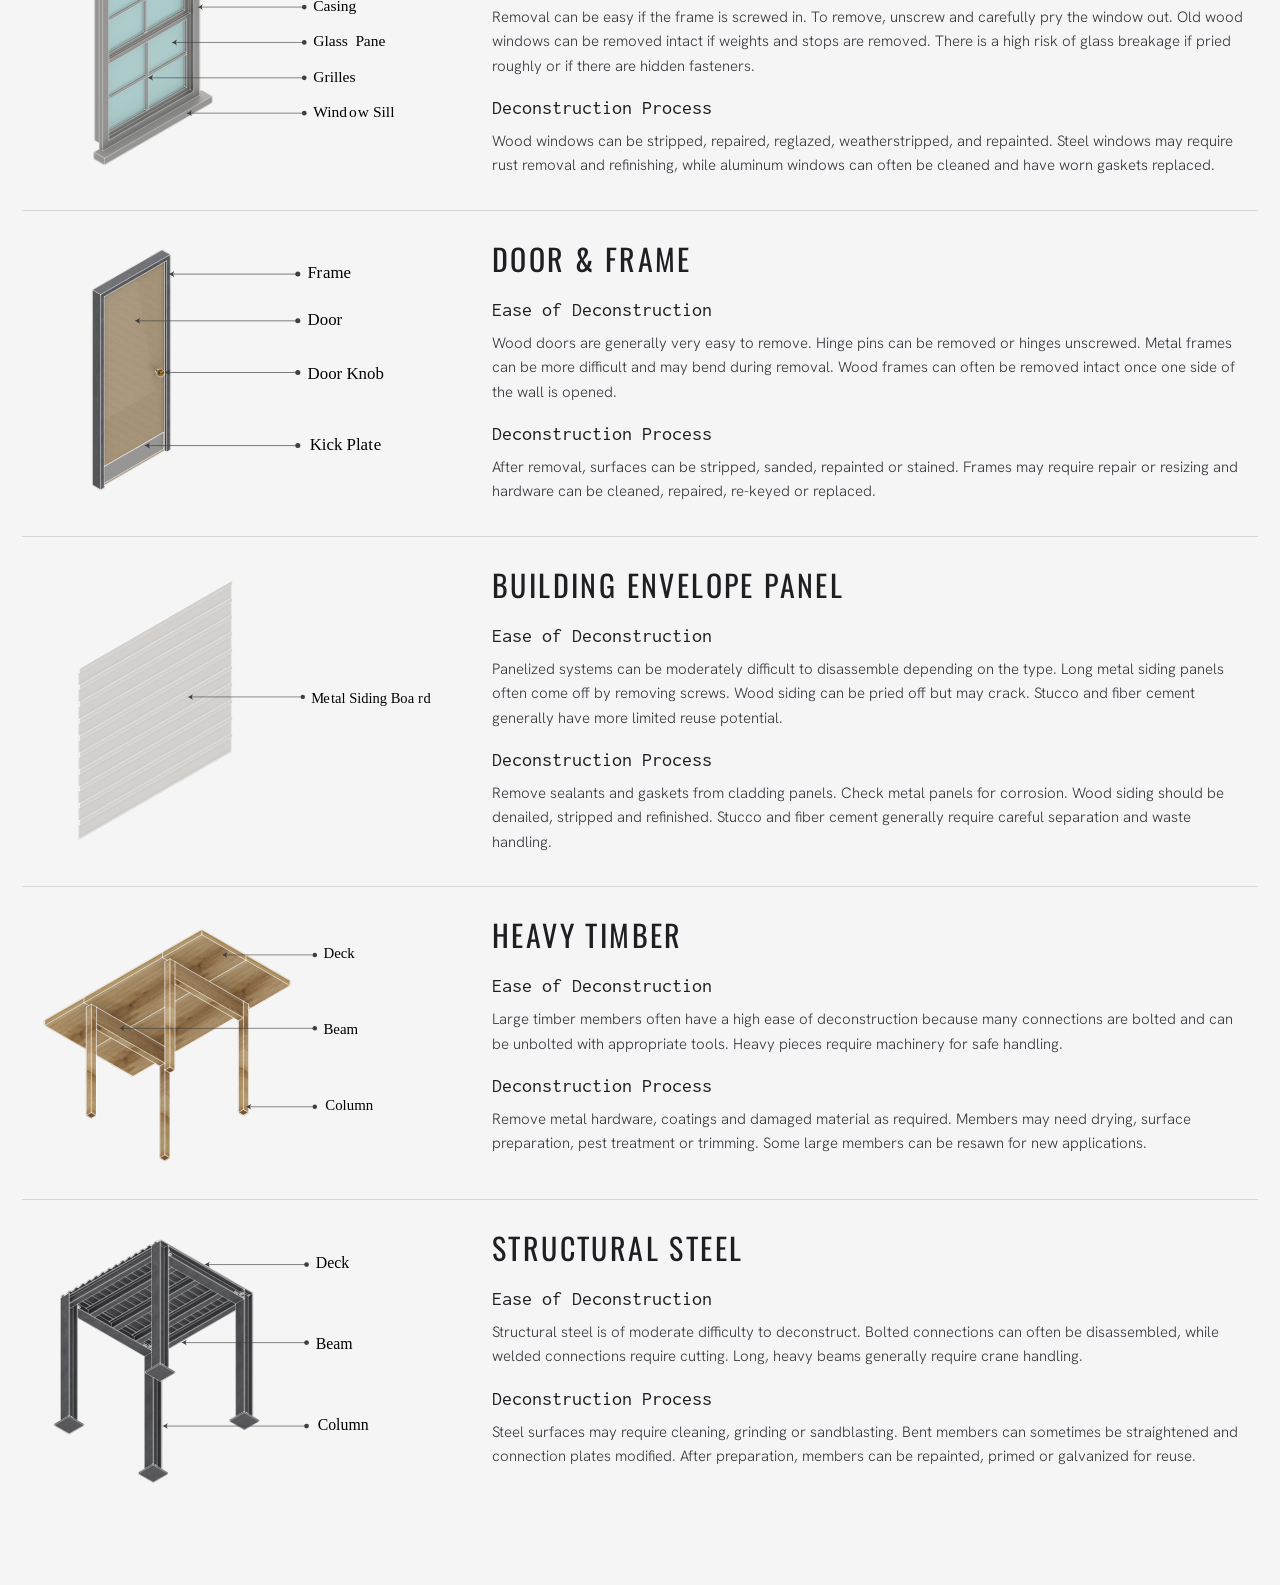
==== commit 5b1ef314: "Update material-information.html" ====
--- a/material-information.html
+++ b/material-information.html
@@ -29,13 +29,17 @@
 
 <header class="site-header">
 
+<a href="index.html" class="logo-link">
   <div id="top" class="logo-text">
     ORBIT<br>
     MATERIALS
   </div>
+</a>
+  
 <div class="project-context">
   Master of Architecture Thesis Project - University of Toronto
 </div>
+  
   <nav class="nav-wrap">
 
     <a class="nav-pill" href="index.html">
--- a/style.css
+++ b/style.css
@@ -1270,3 +1270,19 @@
   outline: 2px solid var(--pill-dark);
   outline-offset: 2px;
 }
+/* =========================================================
+   PROJECT CONTEXT
+   ========================================================= */
+
+.project-context {
+  margin-top: 5px;
+  margin-bottom: 10px;
+
+  font-family: var(--font-mono);
+  font-size: 12px;
+  line-height: 1.3;
+
+  color: var(--muted);
+
+  letter-spacing: 0.02em;
+}
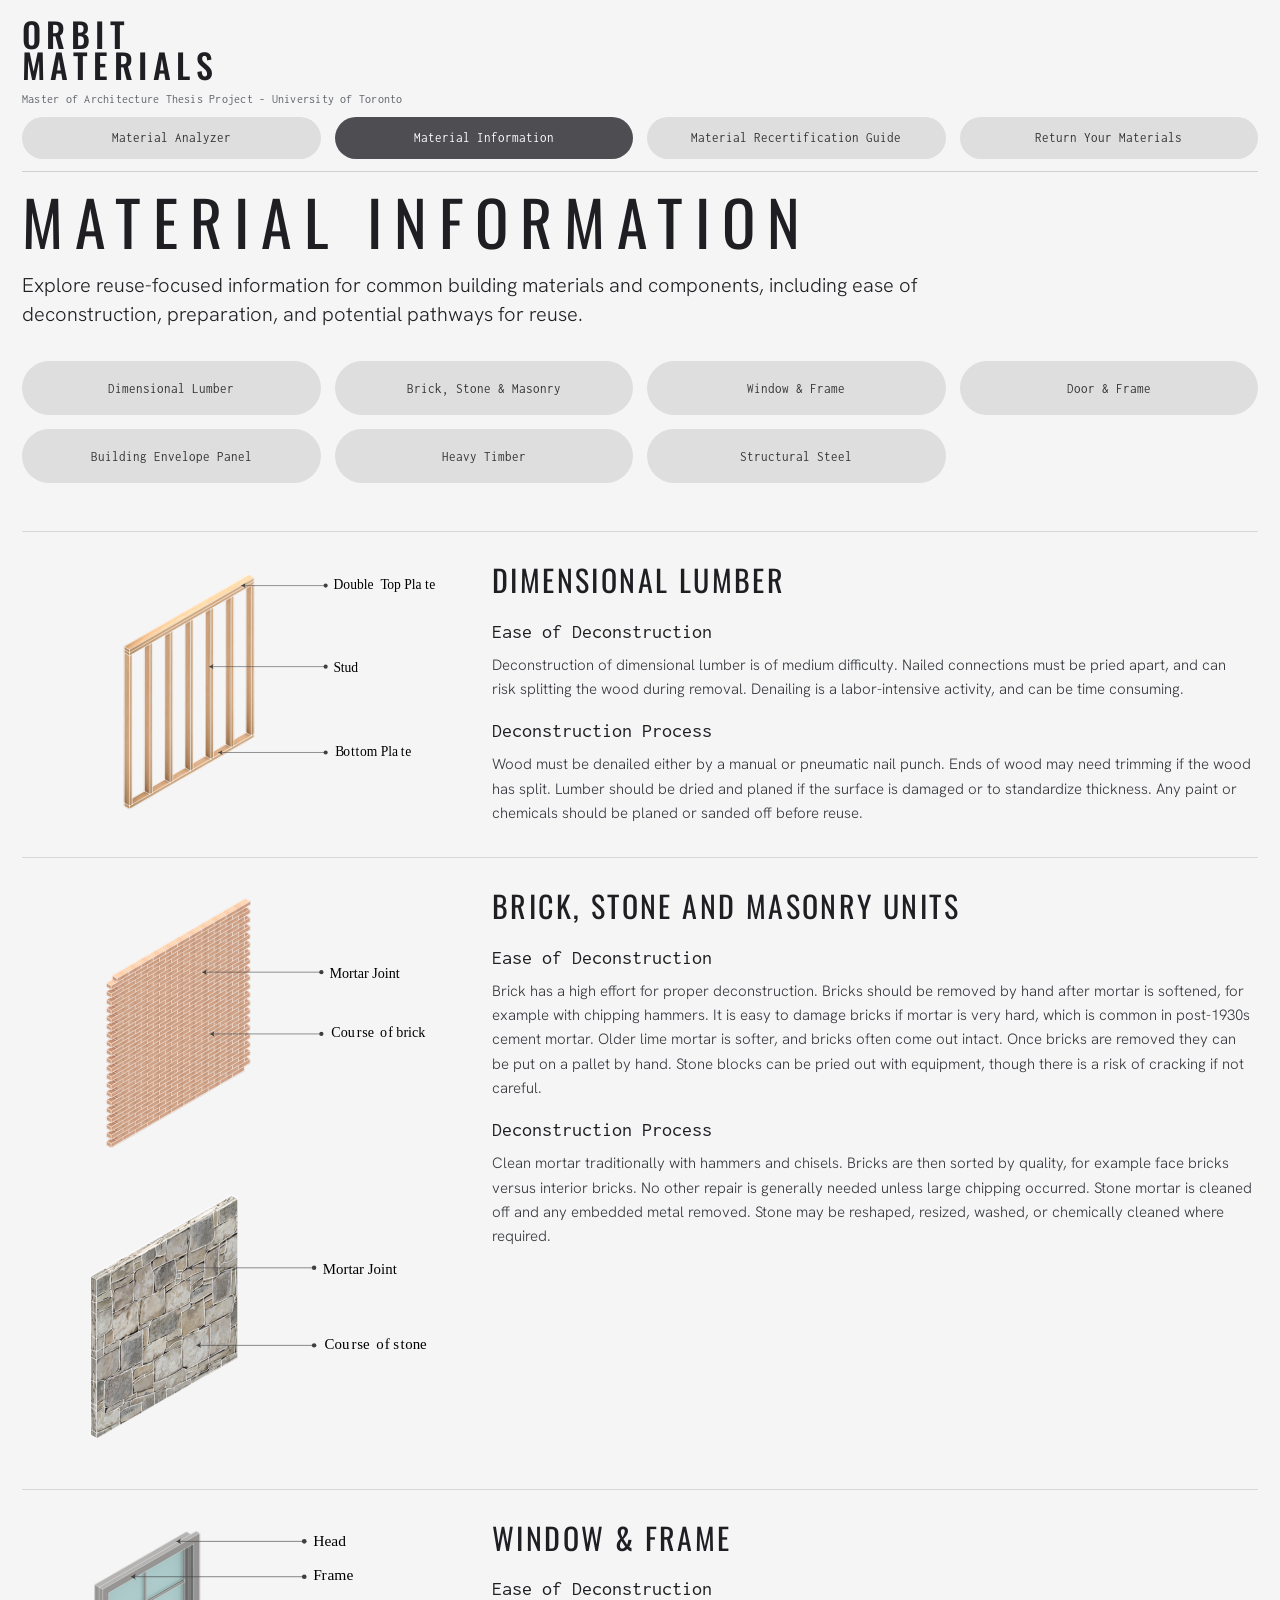
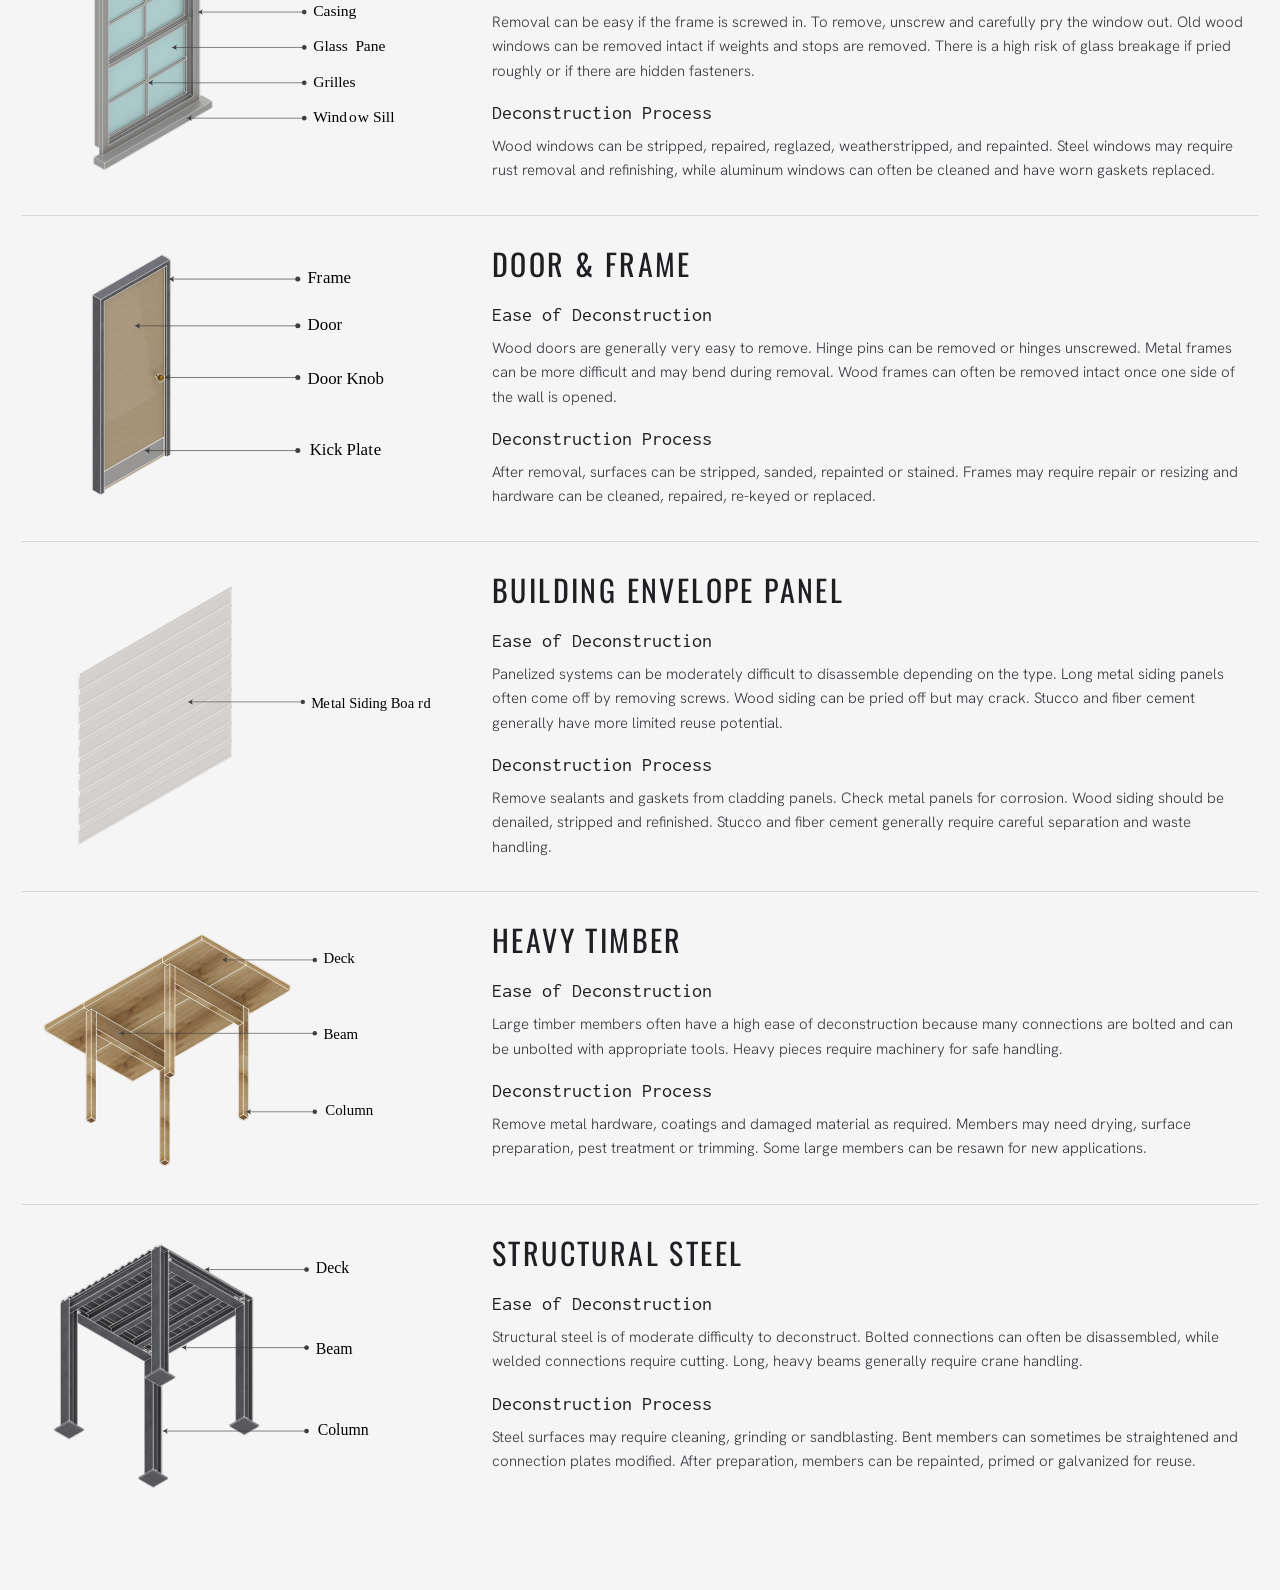
==== commit efe23d7a: "Update material-information.html" ====
--- a/material-information.html
+++ b/material-information.html
@@ -13,7 +13,7 @@
 
   <link
     rel="stylesheet"
-    href="style.css?v=15"
+    href="style.css?v=16"
   />
 </head>
 
--- a/style.css
+++ b/style.css
@@ -1286,3 +1286,59 @@
 
   letter-spacing: 0.02em;
 }
+.logo-link {
+  display: inline-block;
+  color: inherit;
+  text-decoration: none;
+}
+
+.logo-link:hover .logo-text {
+  opacity: 0.7;
+}
+
+.logo-text {
+  transition: opacity 0.18s ease;
+}
+/* =========================================================
+   ANALYZER — DETECTED MATERIAL INFORMATION
+   Full-width section below analyzer
+   ========================================================= */
+
+#detected-material-info {
+  width: 100%;
+  max-width: none;
+
+  grid-column: 1 / -1;
+
+  margin-top: var(--page-section-gap);
+}
+
+
+/* Individual detected material sections */
+
+#detected-material-info .material-info-grid {
+  width: 100%;
+
+  grid-template-columns:
+    minmax(320px, 0.75fr)
+    minmax(0, 1.25fr);
+
+  gap: 60px;
+
+  align-items: start;
+}
+
+
+/* Give the diagram a little more room */
+
+#detected-material-info .material-diagram-img {
+  width: 100%;
+  max-width: 500px;
+}
+
+
+/* Allow the written information to use more page width */
+
+#detected-material-info .material-copy-body {
+  max-width: 900px;
+}
